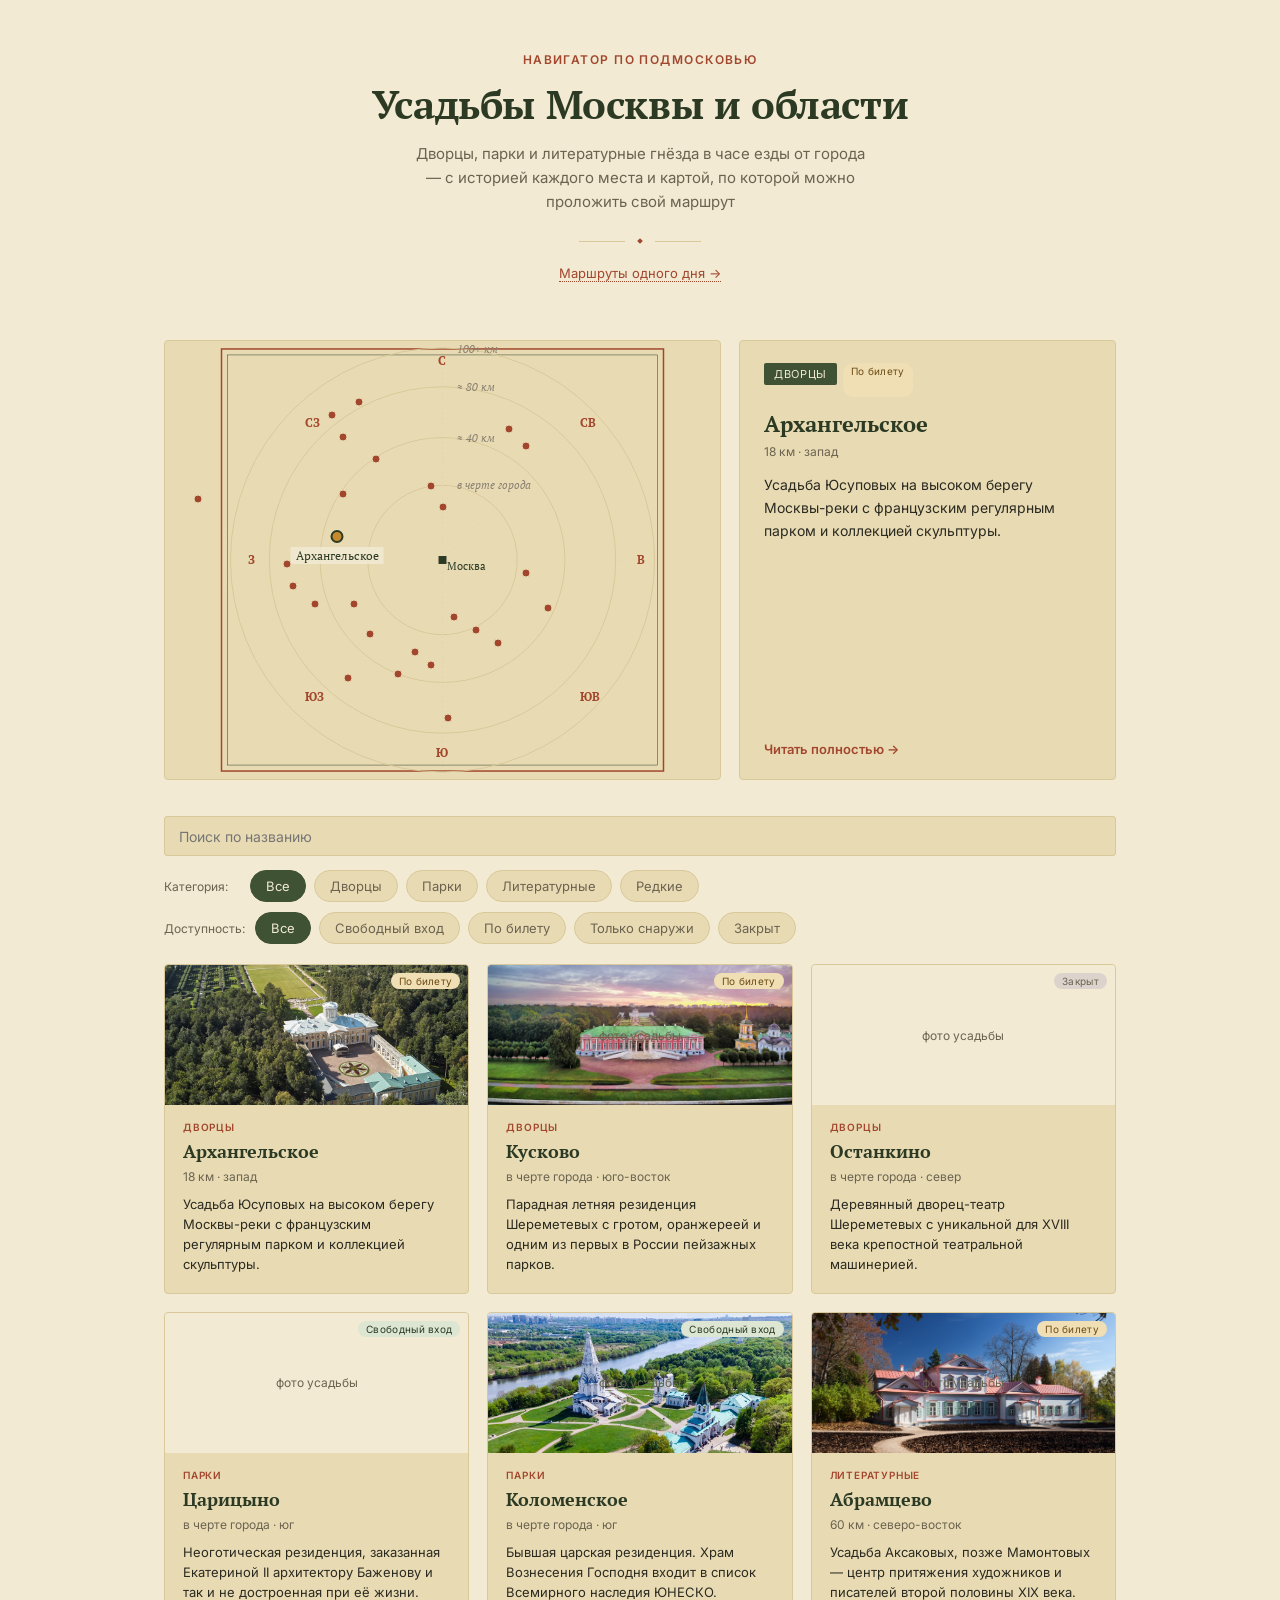
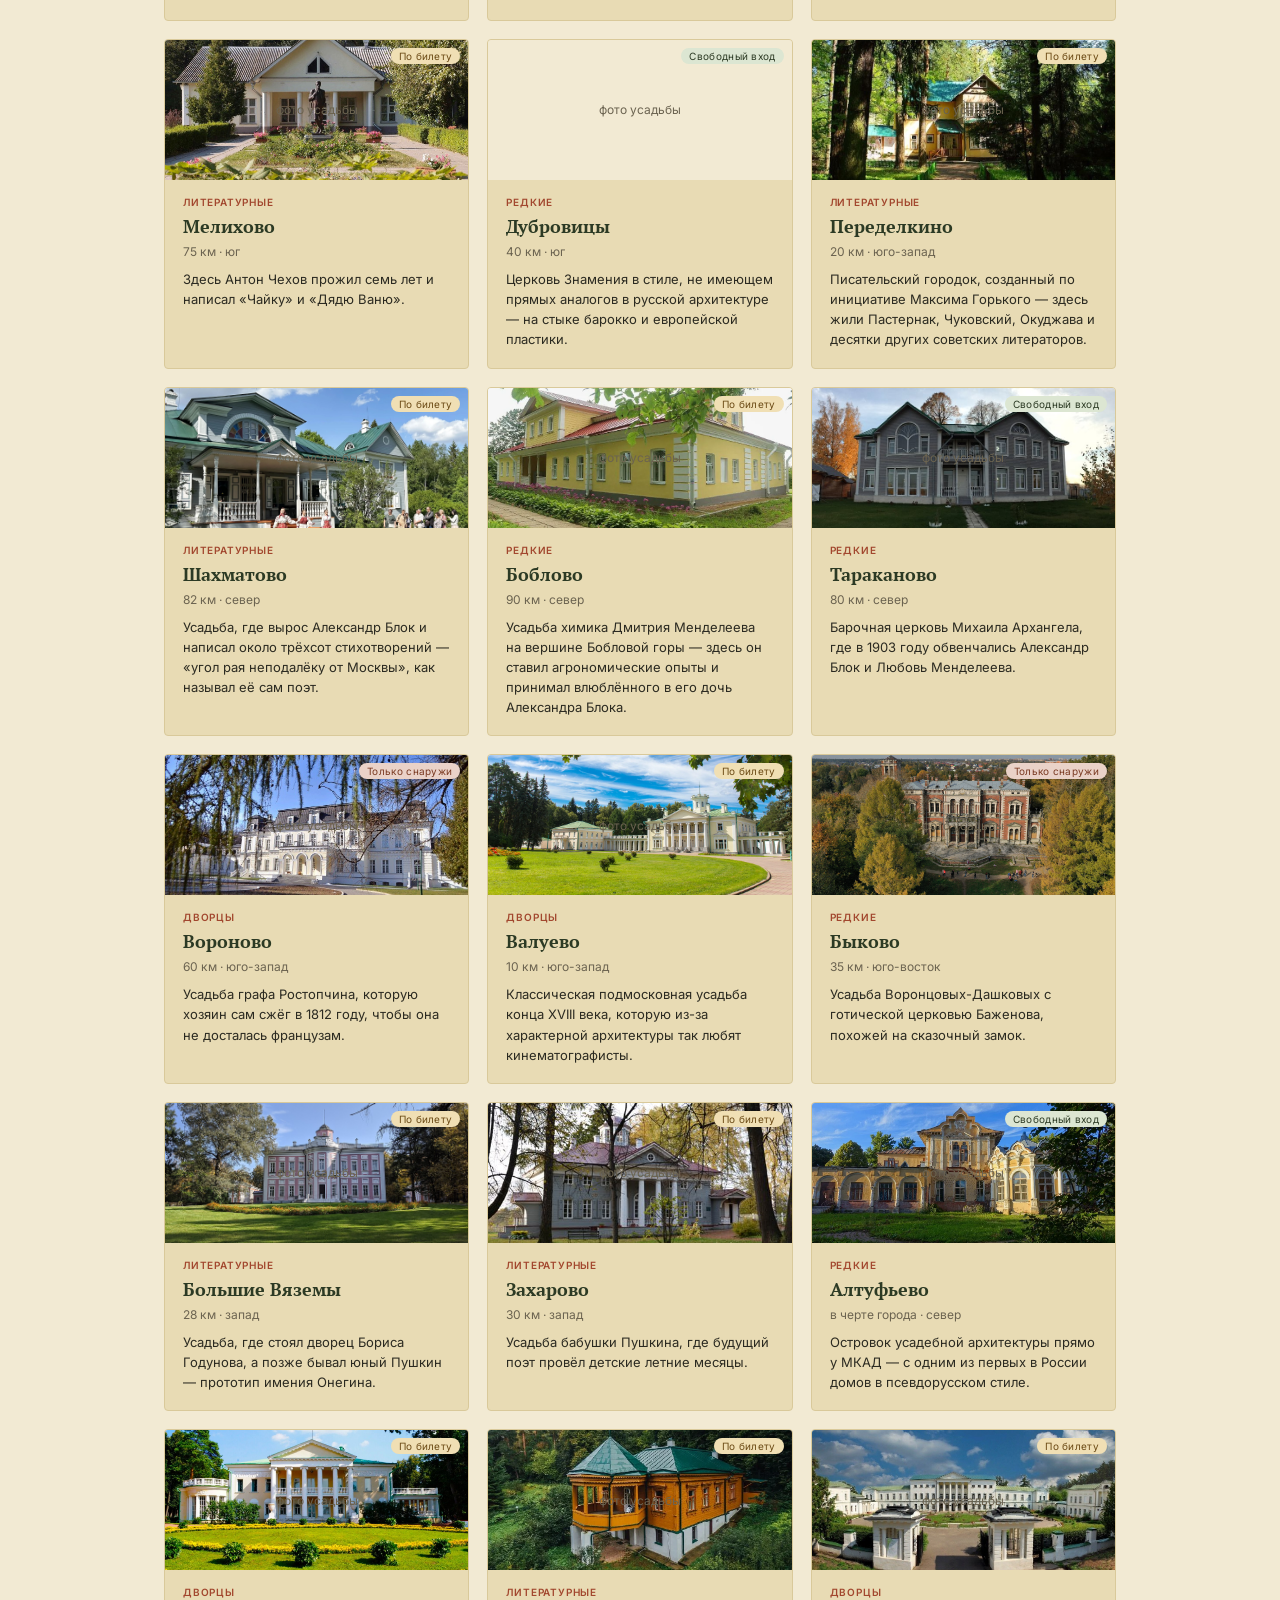
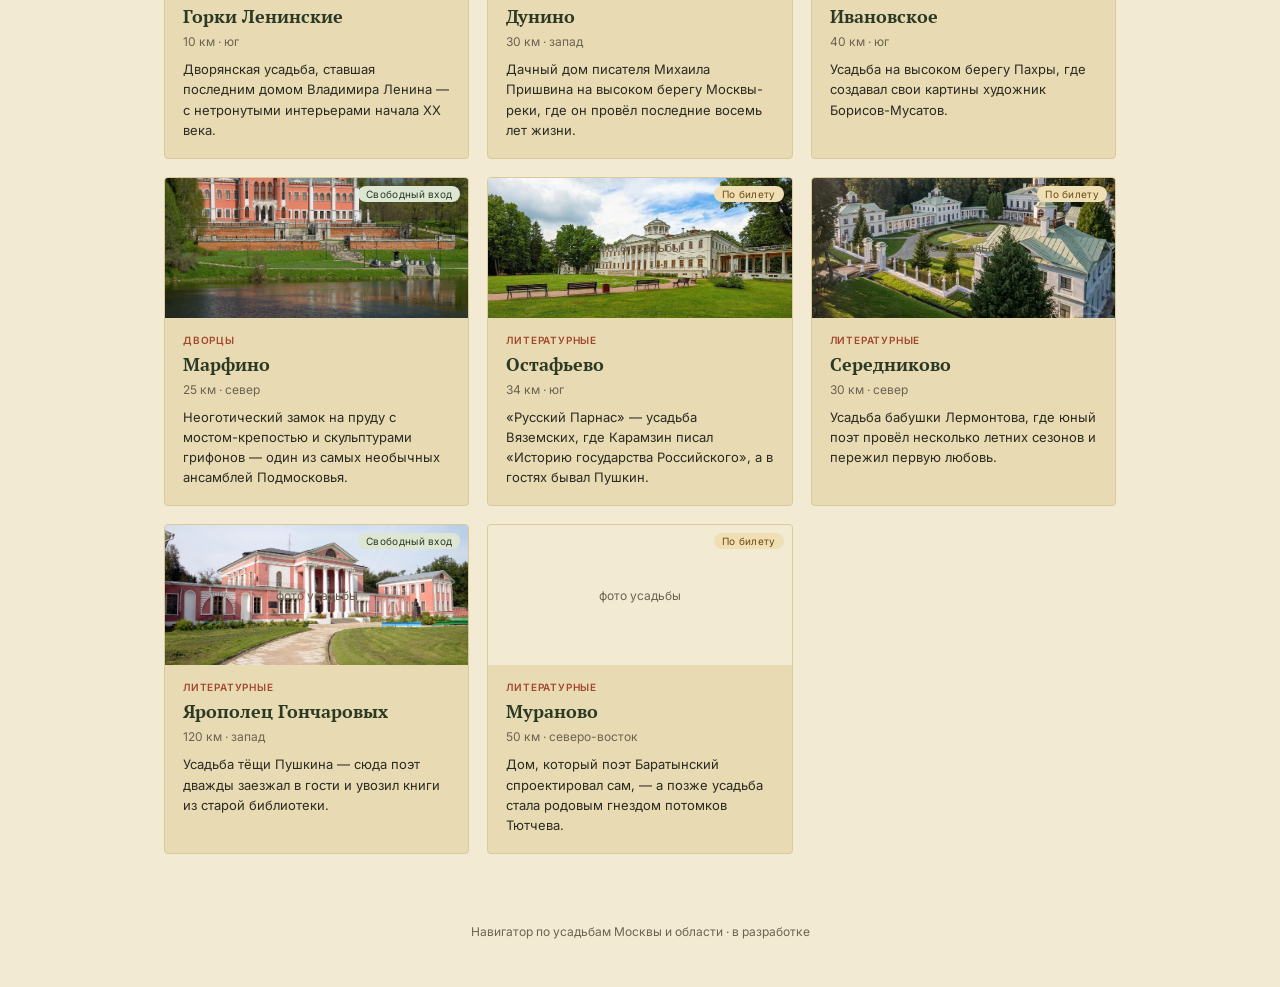
==== index.html @ cc89199a "Add files via upload" ====
<!DOCTYPE html>
<html lang="ru">
<head>
<meta charset="UTF-8">
<meta name="viewport" content="width=device-width, initial-scale=1.0">
<title>Усадьбы Москвы и области — навигатор</title>
<link rel="icon" type="image/svg+xml" href="favicon.svg">
<link rel="icon" type="image/png" sizes="32x32" href="favicon-32.png">
<link rel="apple-touch-icon" href="apple-touch-icon.png">
<link rel="preconnect" href="https://fonts.googleapis.com">
<link rel="stylesheet" href="https://fonts.googleapis.com/css2?family=PT+Serif:wght@400;700&family=Inter:wght@400;500;600&display=swap">
<link rel="stylesheet" href="style.css">
<style>
  .map-section {
    display: flex;
    gap: 18px;
    padding: 28px 24px 8px;
    max-width: 1000px;
    margin: 0 auto;
    flex-wrap: wrap;
    align-items: stretch;
  }
  .map-wrap {
    position: relative;
    flex: 1 1 460px;
    min-width: 300px;
    height: 440px;
    background: var(--paper-deep);
    border: 1px solid var(--line);
    border-radius: 4px;
    overflow: hidden;
  }
  .pin {
    position: absolute;
    transform: translate(-50%, -50%);
    display: flex;
    flex-direction: column;
    align-items: center;
    gap: 4px;
    background: none;
    border: none;
    cursor: pointer;
    padding: 14px;
    font-family: 'PT Serif', serif;
  }
  .pin .dot {
    width: 9px;
    height: 9px;
    border-radius: 50%;
    background: var(--brick);
    border: 1.5px solid var(--paper-deep);
  }
  .pin.active .dot {
    width: 13px;
    height: 13px;
    background: var(--ochre);
    border: 2px solid var(--moss-deep);
  }
  .pin:focus-visible {
    outline: none;
  }
  .pin:focus-visible .dot {
    box-shadow: 0 0 0 4px rgba(162,71,46,0.35), 0 0 0 2px var(--brick);
  }
  .pin .label {
    font-size: 12px;
    color: var(--moss-deep);
    white-space: nowrap;
    background: rgba(242,234,211,0.85);
    padding: 1px 5px;
    display: none;
  }
  .pin.active .label { display: block; }
  .pin:focus-visible .label { display: block; }
  .pin.dim { opacity: 0.3; }

  .info-panel {
    flex: 1 1 280px;
    min-width: 260px;
    background: var(--paper-deep);
    border: 1px solid var(--line);
    border-radius: 4px;
    padding: 22px 24px;
    display: flex;
    flex-direction: column;
  }
  .info-panel .badge { margin-bottom: 12px; align-self: flex-start; }
  .info-panel h3 {
    font-family: 'PT Serif', serif;
    font-size: 22px;
    margin: 0 0 6px;
    color: var(--moss-deep);
  }
  .info-panel .meta { font-size: 12px; color: var(--ink-soft); margin: 0 0 14px; }
  .info-panel p.desc { font-size: 14px; line-height: 1.65; margin: 0 0 16px; color: var(--ink); flex: 1; }
  .info-panel a.more {
    font-size: 13px;
    font-weight: 600;
    color: var(--brick);
    text-decoration: none;
    align-self: flex-start;
  }
  .info-panel a.more:hover { text-decoration: underline; }

  .filters {
    max-width: 1000px;
    margin: 0 auto;
    padding: 28px 24px 4px;
    display: flex;
    gap: 18px;
    flex-wrap: wrap;
    align-items: center;
  }
  .filter-row {
    max-width: 1000px;
    margin: 0 auto;
    padding: 10px 24px 0;
    display: flex;
    gap: 10px;
    align-items: center;
    flex-wrap: wrap;
  }
  .filter-label {
    font-size: 12px;
    color: var(--ink-soft);
    min-width: 76px;
  }
  input[type="text"] {
    height: 40px;
    flex: 1 1 220px;
    min-width: 180px;
    border-radius: 3px;
    border: 1px solid var(--line);
    background: var(--paper-deep);
    padding: 0 14px;
    font-size: 14px;
    font-family: inherit;
    color: var(--ink);
  }

  main.grid {
    max-width: 1000px;
    margin: 0 auto;
    padding: 20px 24px 70px;
    display: grid;
    grid-template-columns: repeat(auto-fit, minmax(230px, 1fr));
    gap: 18px;
  }

  @media (max-width: 640px) {
    .map-wrap { height: 320px; min-width: 0; flex-basis: 100%; }
    .info-panel { min-width: 0; flex-basis: 100%; }
  }
</style>
</head>
<body>
<a href="#map-section" class="skip-link">Перейти к содержимому</a>

<header class="hero">
  <p class="eyebrow">Навигатор по Подмосковью</p>
  <h1>Усадьбы Москвы и области</h1>
  <p class="tagline">Дворцы, парки и литературные гнёзда в часе езды от города — с историей каждого места и картой, по которой можно проложить свой маршрут</p>
  <div class="flourish">
    <span></span>
    <svg viewBox="0 0 10 10"><rect x="3" y="3" width="4" height="4" transform="rotate(45 5 5)" fill="#A2472E"/></svg>
    <span></span>
  </div>
  <p style="margin:16px 0 0;"><a href="marshruty.html" style="font-size:13px; color:var(--brick); text-decoration:none; border-bottom:1px dotted var(--brick);">Маршруты одного дня →</a></p>
</header>

<section class="map-section" id="map-section">
  <div class="map-wrap" id="mapWrap" role="region" aria-label="Карта расстояний усадеб от Москвы">
    <svg viewBox="0 0 460 440" style="position:absolute; inset:0; width:100%; height:100%;" aria-hidden="true">
      <rect x="8" y="8" width="444" height="424" fill="none" stroke="#A2472E" stroke-width="1.5"/>
      <rect x="14" y="14" width="432" height="412" fill="none" stroke="#2C3A24" stroke-width="0.5"/>

      <g fill="none" stroke="#D9C99A" stroke-width="1">
        <circle cx="230" cy="220" r="75"/>
        <circle cx="230" cy="220" r="123"/>
        <circle cx="230" cy="220" r="174"/>
        <circle cx="230" cy="220" r="213"/>
      </g>

      <g stroke="#D9C99A" stroke-width="0.6" stroke-dasharray="1,4">
        <line x1="230" y1="7" x2="230" y2="433"/>
        <line x1="17" y1="220" x2="443" y2="220"/>
        <line x1="79" y1="69" x2="381" y2="371"/>
        <line x1="79" y1="371" x2="381" y2="69"/>
      </g>

      <g font-family="PT Serif, serif" font-size="11" fill="#8A8071" font-style="italic">
        <text x="245" y="149">в черте города</text>
        <text x="245" y="101">≈ 40 км</text>
        <text x="245" y="50">≈ 80 км</text>
        <text x="245" y="12">100+ км</text>
      </g>

      <g font-family="PT Serif, serif" font-size="12" font-weight="bold" fill="#A2472E">
        <text x="230" y="24" text-anchor="middle">С</text>
        <text x="368" y="86">СВ</text>
        <text x="425" y="224">В</text>
        <text x="368" y="362">ЮВ</text>
        <text x="230" y="418" text-anchor="middle">Ю</text>
        <text x="92" y="362">ЮЗ</text>
        <text x="35" y="224">З</text>
        <text x="92" y="86">СЗ</text>
      </g>

      <rect x="226" y="216" width="8" height="8" fill="#2C3A24"/>
      <text x="235" y="230" font-family="PT Serif, serif" font-size="11" fill="#2C3A24">Москва</text>
    </svg>
    <div id="pins"></div>
  </div>
  <div class="info-panel" id="infoPanel"></div>
</section>

<section class="filters">
  <label for="search" class="sr-only">Поиск усадьбы по названию</label>
  <input type="text" id="search" placeholder="Поиск по названию">
</section>

<section class="filter-row">
  <span class="filter-label">Категория:</span>
  <div class="chips" id="chips"></div>
</section>
<section class="filter-row">
  <span class="filter-label">Доступность:</span>
  <div class="chips" id="chipsAccess"></div>
</section>

<main class="grid" id="grid"></main>

<footer>Навигатор по усадьбам Москвы и области · в разработке</footer>

<script>
  let estates = [];
  const cats = ["Все", "Дворцы", "Парки", "Литературные", "Редкие"];
  const accessLevels = ["Все", "свободный", "билет", "снаружи", "закрыт"];
  const accessNames = { "свободный": "Свободный вход", "билет": "По билету", "снаружи": "Только снаружи", "закрыт": "Закрыт" };
  let filter = "Все";
  let accessFilter = "Все";
  let query = "";
  let active = 0;

  function matches(e) {
    return (filter === "Все" || e.cat === filter)
      && (accessFilter === "Все" || e.access === accessFilter)
      && e.name.toLowerCase().includes(query.toLowerCase());
  }

  function renderPins() {
    document.getElementById("pins").innerHTML = estates.map((e, i) => `
      <button class="pin ${i === active ? "active" : ""} ${matches(e) ? "" : "dim"}" data-i="${i}" style="left:${e.x}%; top:${e.y}%;" aria-label="${e.name}">
        <span class="dot"></span>
        <span class="label">${e.name}</span>
      </button>
    `).join("");
    document.querySelectorAll(".pin").forEach(b =>
      b.addEventListener("click", () => { active = parseInt(b.dataset.i); renderPins(); renderPanel(); })
    );
  }

  function renderPanel() {
    const e = estates[active];
    if (!e) return;
    document.getElementById("infoPanel").innerHTML = `
      <div style="display:flex; gap:6px; margin-bottom:12px;">
        <span class="badge">${e.cat}</span>
        <span class="access-tag ${e.access}">${accessNames[e.access] || e.access}</span>
      </div>
      <h3>${e.name}</h3>
      <p class="meta">${e.meta}</p>
      <p class="desc">${e.teaser}</p>
      <a class="more" href="usadba.html?slug=${e.slug}">Читать полностью →</a>
    `;
  }

  function renderChips() {
    document.getElementById("chips").innerHTML = cats.map(c =>
      `<button class="chip ${c === filter ? "active" : ""}" data-c="${c}" aria-pressed="${c === filter}">${c}</button>`
    ).join("");
    document.querySelectorAll("#chips .chip").forEach(b =>
      b.addEventListener("click", () => { filter = b.dataset.c; renderAll(); })
    );

    document.getElementById("chipsAccess").innerHTML = accessLevels.map(a =>
      `<button class="chip ${a === accessFilter ? "active" : ""}" data-a="${a}" aria-pressed="${a === accessFilter}">${a === "Все" ? "Все" : accessNames[a]}</button>`
    ).join("");
    document.querySelectorAll("#chipsAccess .chip").forEach(b =>
      b.addEventListener("click", () => { accessFilter = b.dataset.a; renderAll(); })
    );
  }

  function renderGrid() {
    const list = estates.filter(matches);
    document.getElementById("grid").innerHTML = list.map(e => `
      <a class="card" href="usadba.html?slug=${e.slug}">
        <div class="photo">
          <img src="images/${e.slug}.jpg" alt="${e.name}" loading="lazy" onerror="this.style.display='none'">
          <span class="ph-text">фото усадьбы</span>
          <span class="access-tag ${e.access}" style="position:absolute; top:8px; right:8px;">${accessNames[e.access] || e.access}</span>
        </div>
        <div class="body">
          <p class="cat">${e.cat}</p>
          <h3>${e.name}</h3>
          <p class="meta">${e.meta}</p>
          <p class="teaser">${e.teaser}</p>
        </div>
      </a>
    `).join("") || `<p style="color:var(--ink-soft); font-size:14px;">Ничего не найдено</p>`;
  }

  function renderAll() {
    renderChips();
    renderPins();
    renderPanel();
    renderGrid();
  }

  document.getElementById("search").addEventListener("input", e => {
    query = e.target.value;
    renderAll();
  });

  fetch("estates.json")
    .then(r => r.json())
    .then(data => { estates = data; renderAll(); })
    .catch(() => {
      document.getElementById("grid").innerHTML =
        `<p style="color:var(--brick); font-size:14px;">Не удалось загрузить данные усадеб (estates.json). Проверьте, что файл лежит рядом с index.html.</p>`;
    });
</script>

</body>
</html>
---- style.css ----
:root {
  --paper: #F2EAD3;
  --paper-deep: #E8DBB4;
  --ink: #2B2A21;
  --ink-soft: #6B6350;
  --moss: #3F5233;
  --moss-deep: #2C3A24;
  --ochre: #C68A2E;
  --brick: #A2472E;
  --line: #D9C99A;
}
* { box-sizing: border-box; }
body {
  margin: 0;
  font-family: 'Inter', sans-serif;
  background: var(--paper);
  color: var(--ink);
}
.wrap { max-width: 1000px; margin: 0 auto; padding: 0 24px; }
a { color: inherit; }

/* Hero */
header.hero { padding: 52px 24px 30px; text-align: center; }
.eyebrow {
  font-size: 12px;
  letter-spacing: 0.12em;
  text-transform: uppercase;
  color: var(--brick);
  font-weight: 600;
  margin: 0 0 10px;
}
h1 {
  font-family: 'PT Serif', serif;
  font-weight: 700;
  font-size: 40px;
  color: var(--moss-deep);
  margin: 0 0 12px;
  letter-spacing: -0.01em;
}
.tagline {
  font-size: 15px;
  color: var(--ink-soft);
  max-width: 460px;
  margin: 0 auto;
  line-height: 1.6;
}
.flourish {
  display: flex;
  align-items: center;
  justify-content: center;
  gap: 10px;
  margin: 22px 0 0;
}
.flourish span { width: 46px; height: 1px; background: var(--line); }
.flourish svg { width: 10px; height: 10px; }

/* Chips */
.chips { display: flex; gap: 8px; flex-wrap: wrap; }
.chip {
  border-radius: 20px;
  border: 1px solid var(--line);
  background: var(--paper-deep);
  color: var(--ink-soft);
  font-size: 13px;
  padding: 7px 15px;
  cursor: pointer;
  font-family: inherit;
}
.chip.active {
  background: var(--moss);
  border-color: var(--moss);
  color: var(--paper);
}

/* Badge */
.badge {
  display: inline-block;
  font-size: 11px;
  letter-spacing: 0.06em;
  text-transform: uppercase;
  color: var(--paper);
  background: var(--moss);
  padding: 4px 10px;
  border-radius: 2px;
}

/* Cards (used on index grid and "related" sections) */
.card {
  background: var(--paper-deep);
  border: 1px solid var(--line);
  border-radius: 4px;
  overflow: hidden;
  text-decoration: none;
  color: inherit;
  display: block;
  transition: border-color 0.15s ease;
}
.card:hover { border-color: var(--brick); }
.card .photo { position: relative; height: 140px; overflow: hidden; background: var(--paper); }
.card .photo img { position: absolute; inset: 0; width: 100%; height: 100%; object-fit: cover; }
.card .photo .ph-text {
  position: absolute; inset: 0;
  display: flex; align-items: center; justify-content: center;
  font-size: 12px; color: var(--ink-soft);
}
.card .body { padding: 16px 18px 18px; }
.card .cat {
  font-size: 10px;
  letter-spacing: 0.08em;
  text-transform: uppercase;
  color: var(--brick);
  font-weight: 600;
  margin: 0 0 6px;
}
.card h3 {
  font-family: 'PT Serif', serif;
  font-size: 18px;
  margin: 0 0 6px;
  color: var(--moss-deep);
}
.card .meta { font-size: 12px; color: var(--ink-soft); margin: 0 0 10px; }
.card .teaser { font-size: 13px; line-height: 1.55; color: var(--ink); margin: 0; }

/* Access badges */
.access-tag {
  display: inline-block;
  font-size: 10px;
  letter-spacing: 0.03em;
  padding: 2px 8px;
  border-radius: 10px;
  font-family: 'Inter', sans-serif;
}
.access-tag.свободный { background: #DCE6D2; color: #2C3A24; }
.access-tag.билет { background: #F0DFB4; color: #6B4A15; }
.access-tag.снаружи { background: #EAD2C8; color: #7A3A22; }
.access-tag.закрыт { background: #DCD4CC; color: #6B6350; }

footer {
  max-width: 1000px;
  margin: 0 auto;
  padding: 0 24px 48px;
  font-size: 12px;
  color: var(--ink-soft);
  text-align: center;
}

@media (max-width: 640px) {
  h1 { font-size: 30px; }
}

/* Accessibility */
.sr-only {
  position: absolute;
  width: 1px; height: 1px;
  padding: 0; margin: -1px;
  overflow: hidden;
  clip: rect(0,0,0,0);
  white-space: nowrap;
  border: 0;
}

a:focus-visible,
button:focus-visible,
.card:focus-visible,
input:focus-visible {
  outline: 2px solid var(--brick);
  outline-offset: 2px;
  border-radius: 2px;
}

.skip-link {
  position: absolute;
  left: -9999px;
  top: 0;
  background: var(--moss);
  color: var(--paper);
  padding: 10px 18px;
  z-index: 200;
  border-radius: 0 0 4px 0;
  font-size: 14px;
  text-decoration: none;
}
.skip-link:focus {
  left: 0;
}
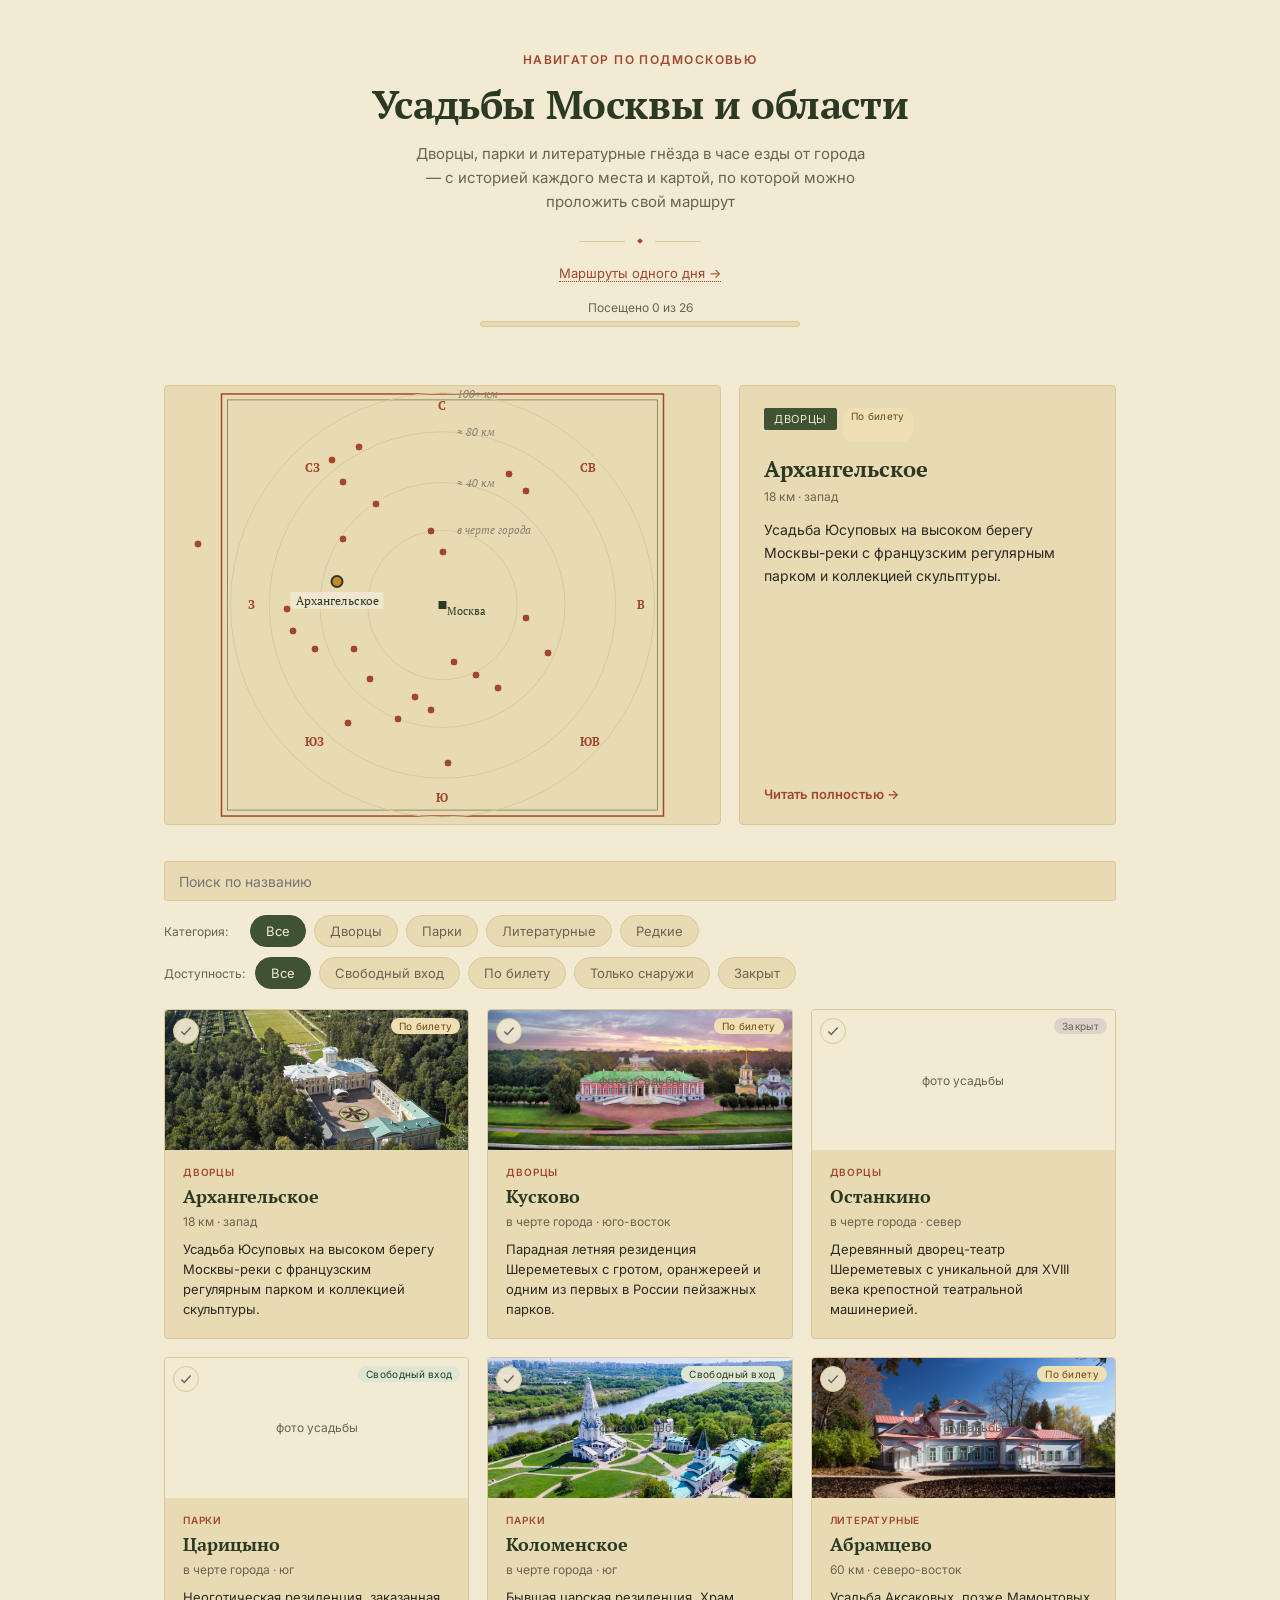
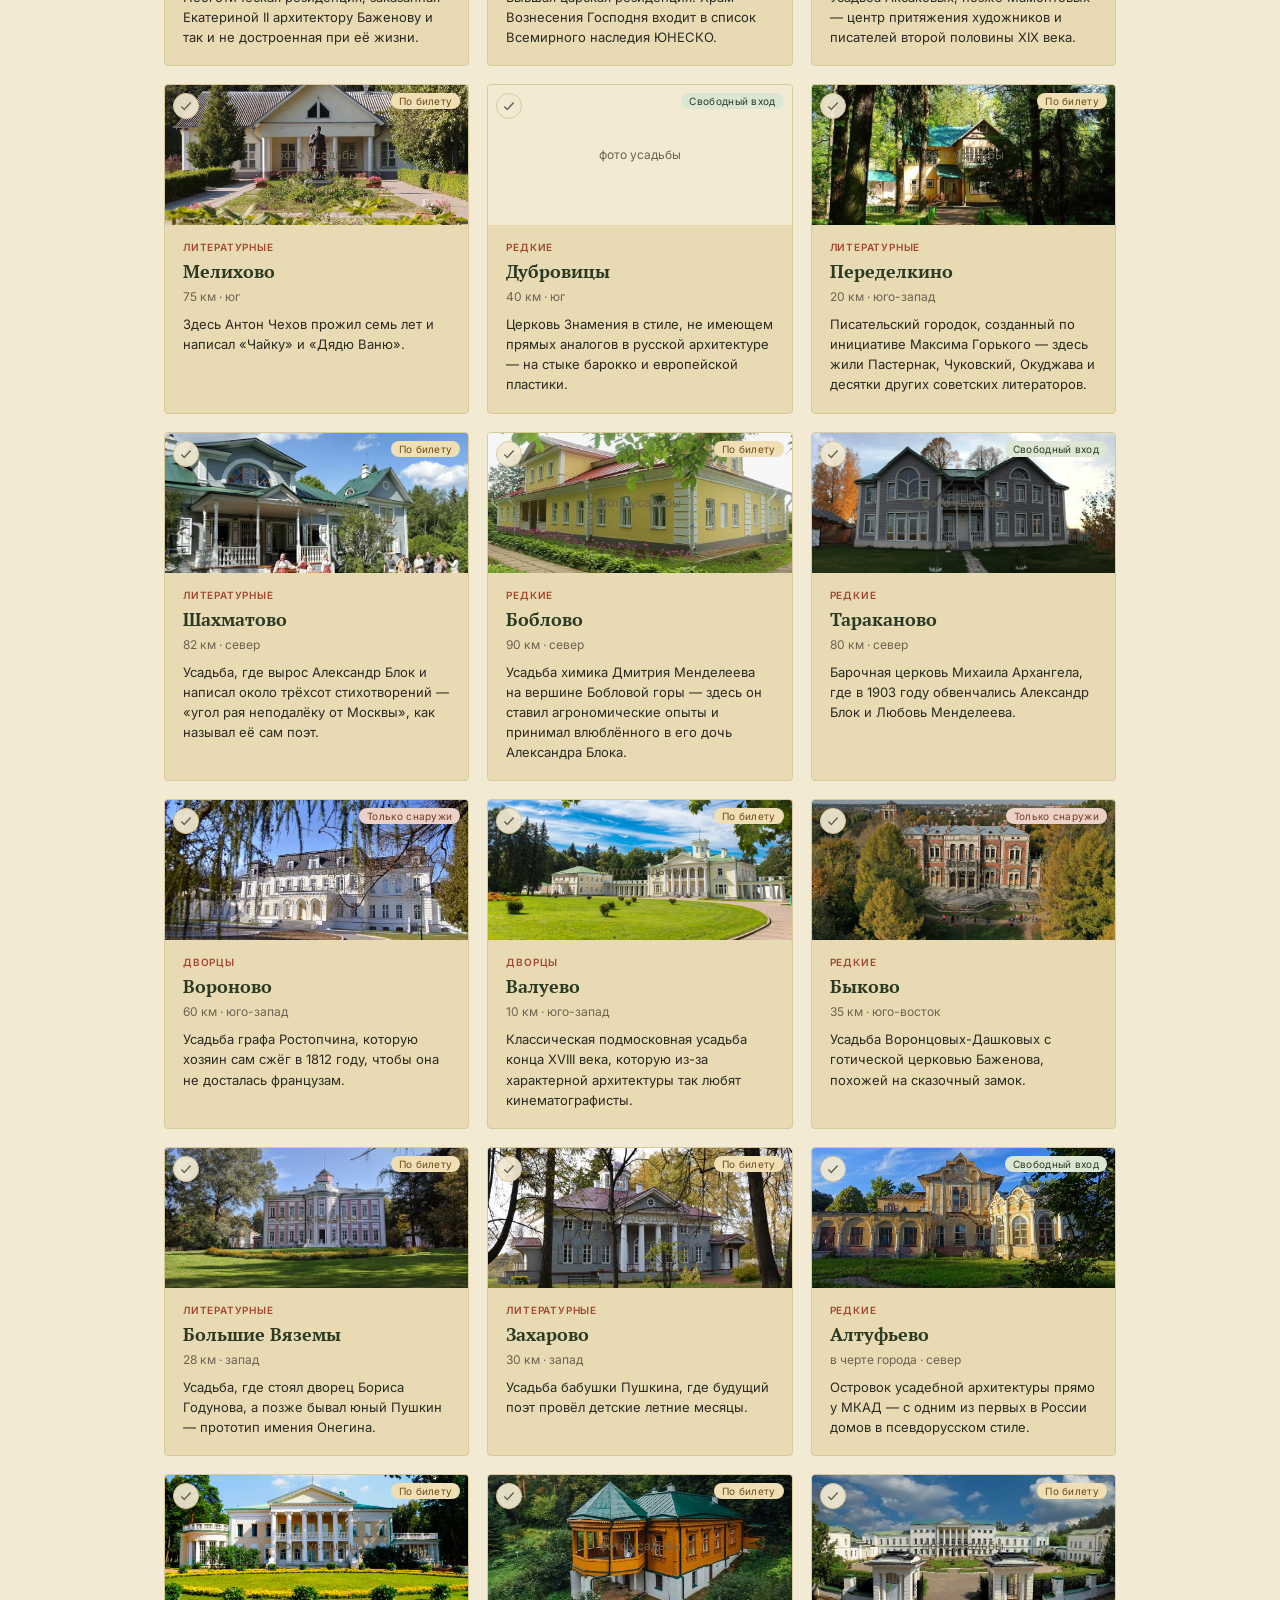
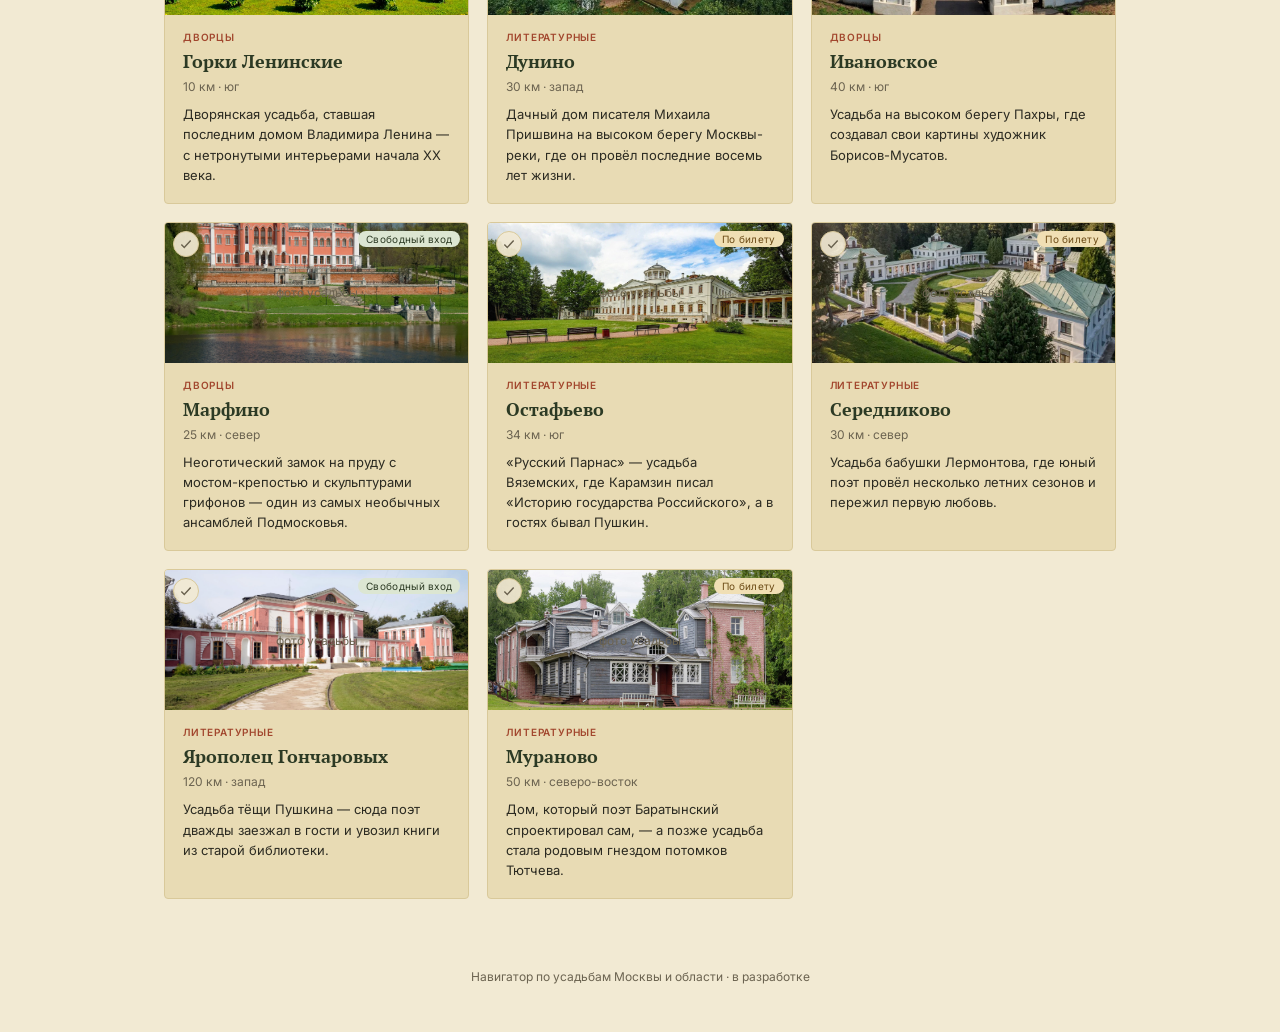
==== commit f74d829c: "Add files via upload" ====
--- a/index.html
+++ b/index.html
@@ -166,6 +166,7 @@
     <span></span>
   </div>
   <p style="margin:16px 0 0;"><a href="marshruty.html" style="font-size:13px; color:var(--brick); text-decoration:none; border-bottom:1px dotted var(--brick);">Маршруты одного дня →</a></p>
+  <div class="progress-wrap" id="progressWrap"></div>
 </header>
 
 <section class="map-section" id="map-section">
@@ -291,6 +292,28 @@
     );
   }
 
+  let visited = new Set(JSON.parse(localStorage.getItem("visitedEstates") || "[]"));
+  const checkIcon = `<svg viewBox="0 0 24 24"><polyline points="4 13 9 18 20 6"/></svg>`;
+
+  function toggleVisited(slug, ev) {
+    ev.preventDefault();
+    ev.stopPropagation();
+    if (visited.has(slug)) visited.delete(slug); else visited.add(slug);
+    localStorage.setItem("visitedEstates", JSON.stringify([...visited]));
+    renderGrid();
+    renderProgress();
+  }
+
+  function renderProgress() {
+    const total = estates.length;
+    const done = estates.filter(e => visited.has(e.slug)).length;
+    const pct = total ? Math.round((done / total) * 100) : 0;
+    document.getElementById("progressWrap").innerHTML = total ? `
+      <p>Посещено ${done} из ${total}</p>
+      <div class="progress-bar"><div class="fill" style="width:${pct}%"></div></div>
+    ` : "";
+  }
+
   function renderGrid() {
     const list = estates.filter(matches);
     document.getElementById("grid").innerHTML = list.map(e => `
@@ -298,6 +321,7 @@
         <div class="photo">
           <img src="images/${e.slug}.jpg" alt="${e.name}" loading="lazy" onerror="this.style.display='none'">
           <span class="ph-text">фото усадьбы</span>
+          <button class="visit-toggle ${visited.has(e.slug) ? "visited" : ""}" aria-label="${visited.has(e.slug) ? "Отметить как не посещённое" : "Отметить как посещённое"}" onclick="toggleVisited('${e.slug}', event)">${checkIcon}</button>
           <span class="access-tag ${e.access}" style="position:absolute; top:8px; right:8px;">${accessNames[e.access] || e.access}</span>
         </div>
         <div class="body">
@@ -315,6 +339,7 @@
     renderPins();
     renderPanel();
     renderGrid();
+    renderProgress();
   }
 
   document.getElementById("search").addEventListener("input", e => {
--- a/style.css
+++ b/style.css
@@ -134,6 +134,56 @@
 .access-tag.билет { background: #F0DFB4; color: #6B4A15; }
 .access-tag.снаружи { background: #EAD2C8; color: #7A3A22; }
 .access-tag.закрыт { background: #DCD4CC; color: #6B6350; }
+
+/* Visited tracking */
+.visit-toggle {
+  position: absolute;
+  top: 8px;
+  left: 8px;
+  width: 26px;
+  height: 26px;
+  border-radius: 50%;
+  background: rgba(242,234,211,0.92);
+  border: 1.5px solid var(--line);
+  display: flex;
+  align-items: center;
+  justify-content: center;
+  cursor: pointer;
+  padding: 0;
+  z-index: 2;
+}
+.visit-toggle svg { width: 14px; height: 14px; stroke: var(--ink-soft); fill: none; stroke-width: 2.5; }
+.visit-toggle.visited { background: var(--moss); border-color: var(--moss); }
+.visit-toggle.visited svg { stroke: var(--paper); }
+
+.progress-wrap { max-width: 320px; margin: 18px auto 0; }
+.progress-wrap p { font-size: 12px; color: var(--ink-soft); margin: 0 0 6px; text-align: center; }
+.progress-bar {
+  height: 6px;
+  background: var(--paper-deep);
+  border: 1px solid var(--line);
+  border-radius: 4px;
+  overflow: hidden;
+}
+.progress-bar .fill { height: 100%; background: var(--moss); transition: width 0.3s ease; }
+
+.visited-btn {
+  display: inline-flex;
+  align-items: center;
+  gap: 7px;
+  font-size: 13px;
+  font-weight: 600;
+  border: 1px solid var(--line);
+  background: var(--paper);
+  color: var(--ink-soft);
+  padding: 8px 16px;
+  border-radius: 20px;
+  cursor: pointer;
+  font-family: 'Inter', sans-serif;
+}
+.visited-btn svg { width: 14px; height: 14px; stroke: var(--ink-soft); fill: none; stroke-width: 2.5; }
+.visited-btn.visited { background: var(--moss); border-color: var(--moss); color: var(--paper); }
+.visited-btn.visited svg { stroke: var(--paper); }
 
 footer {
   max-width: 1000px;
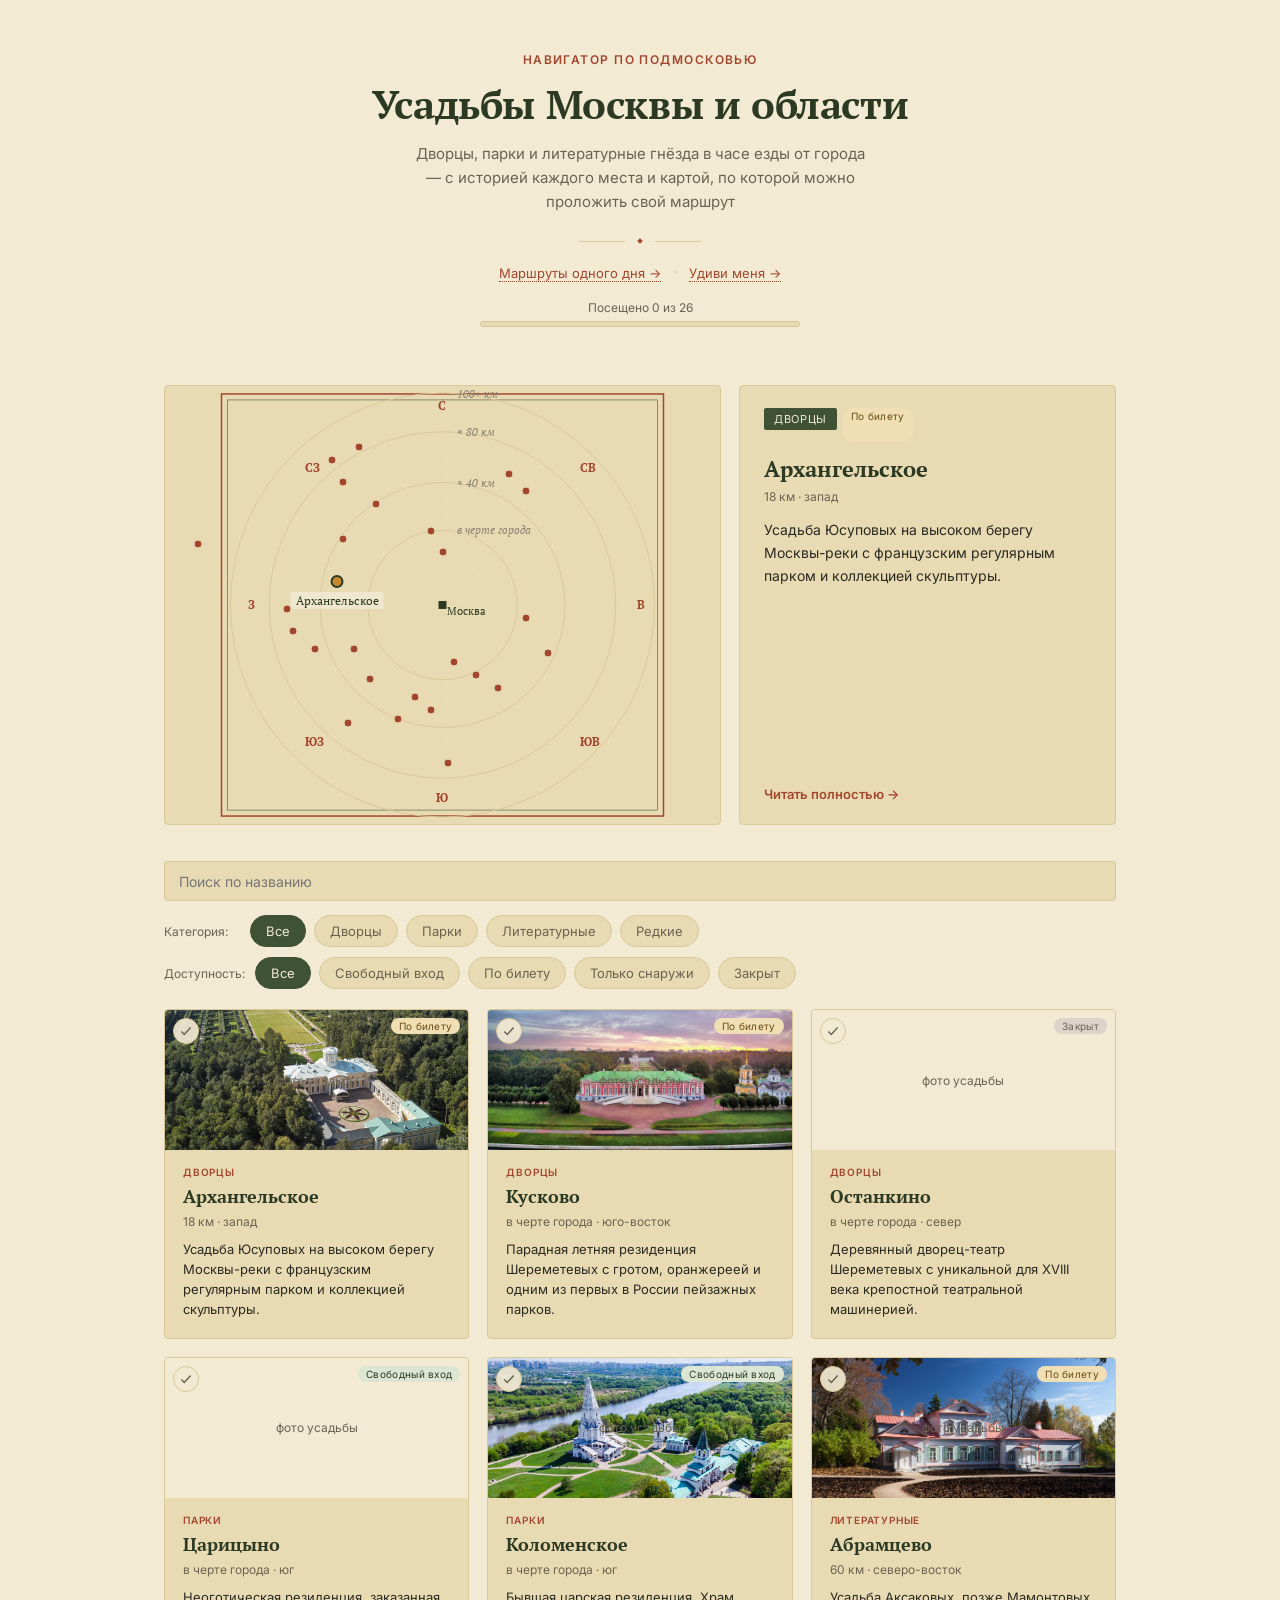
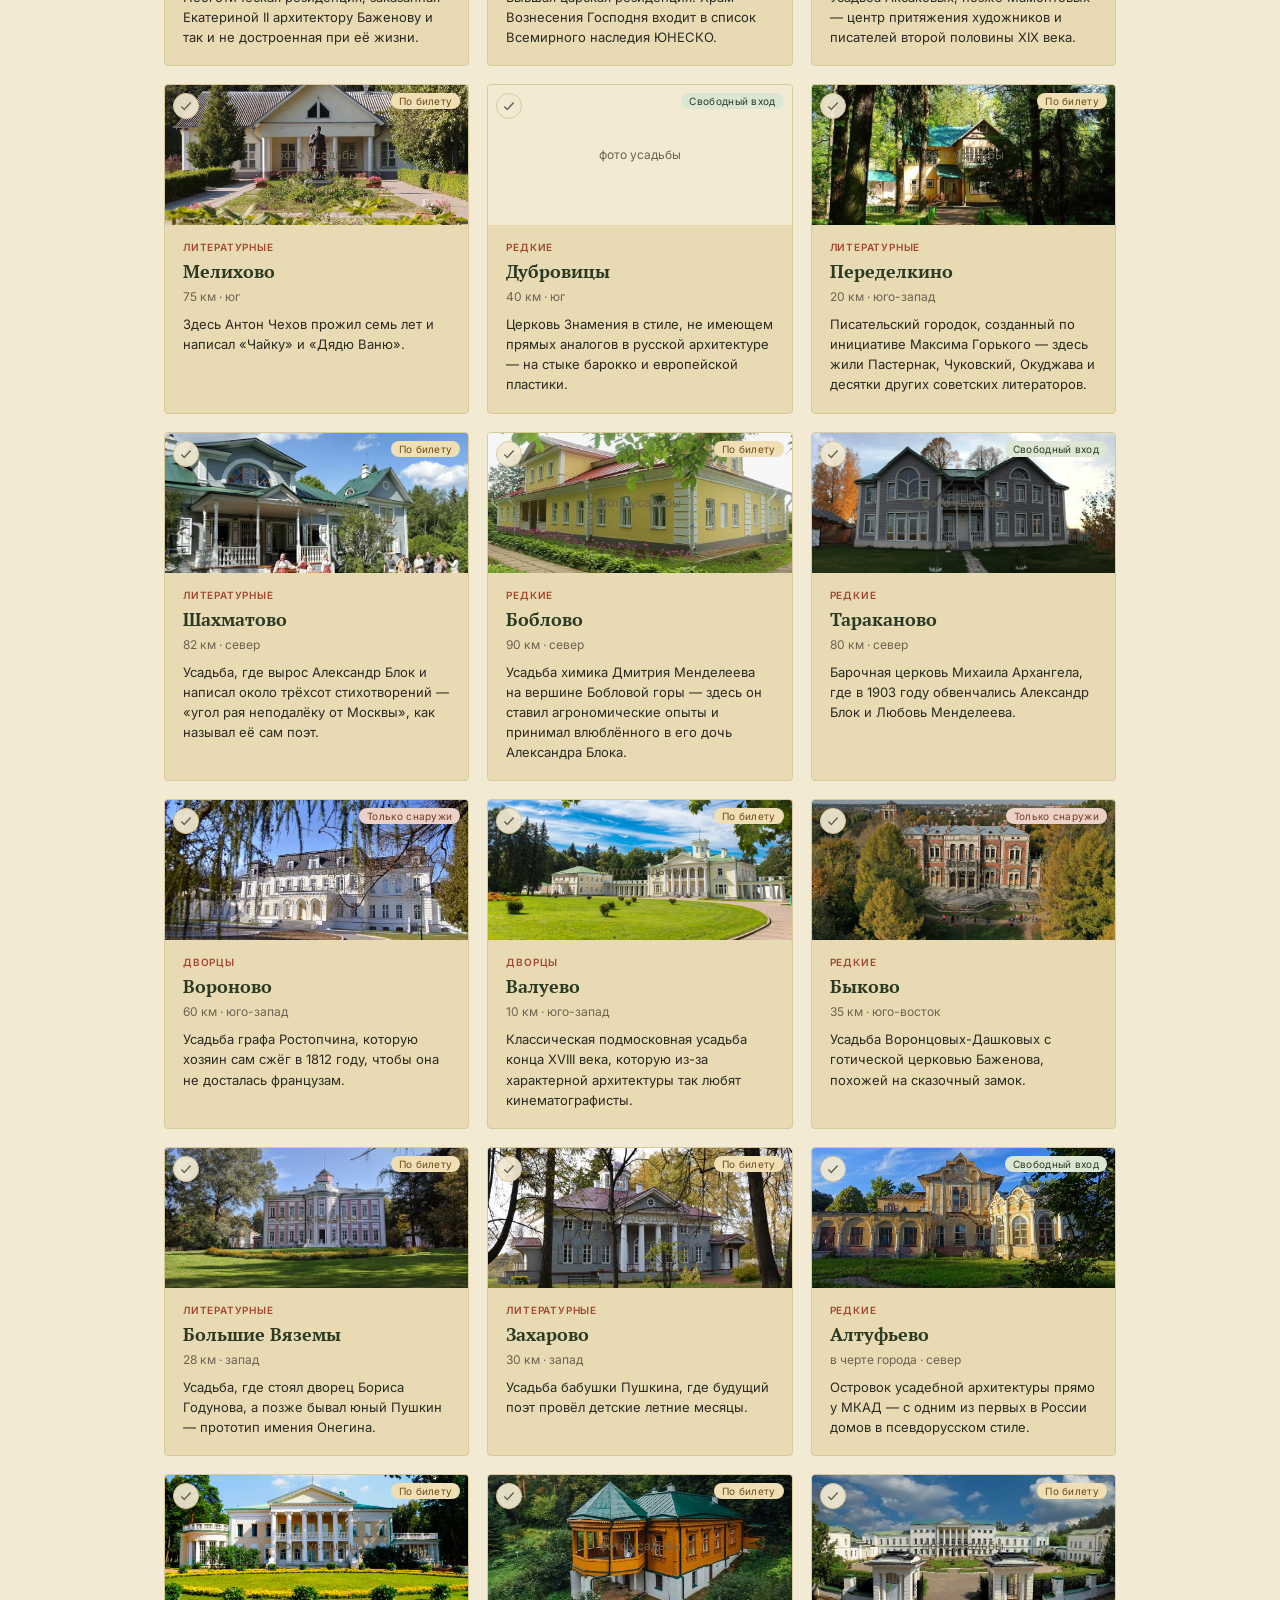
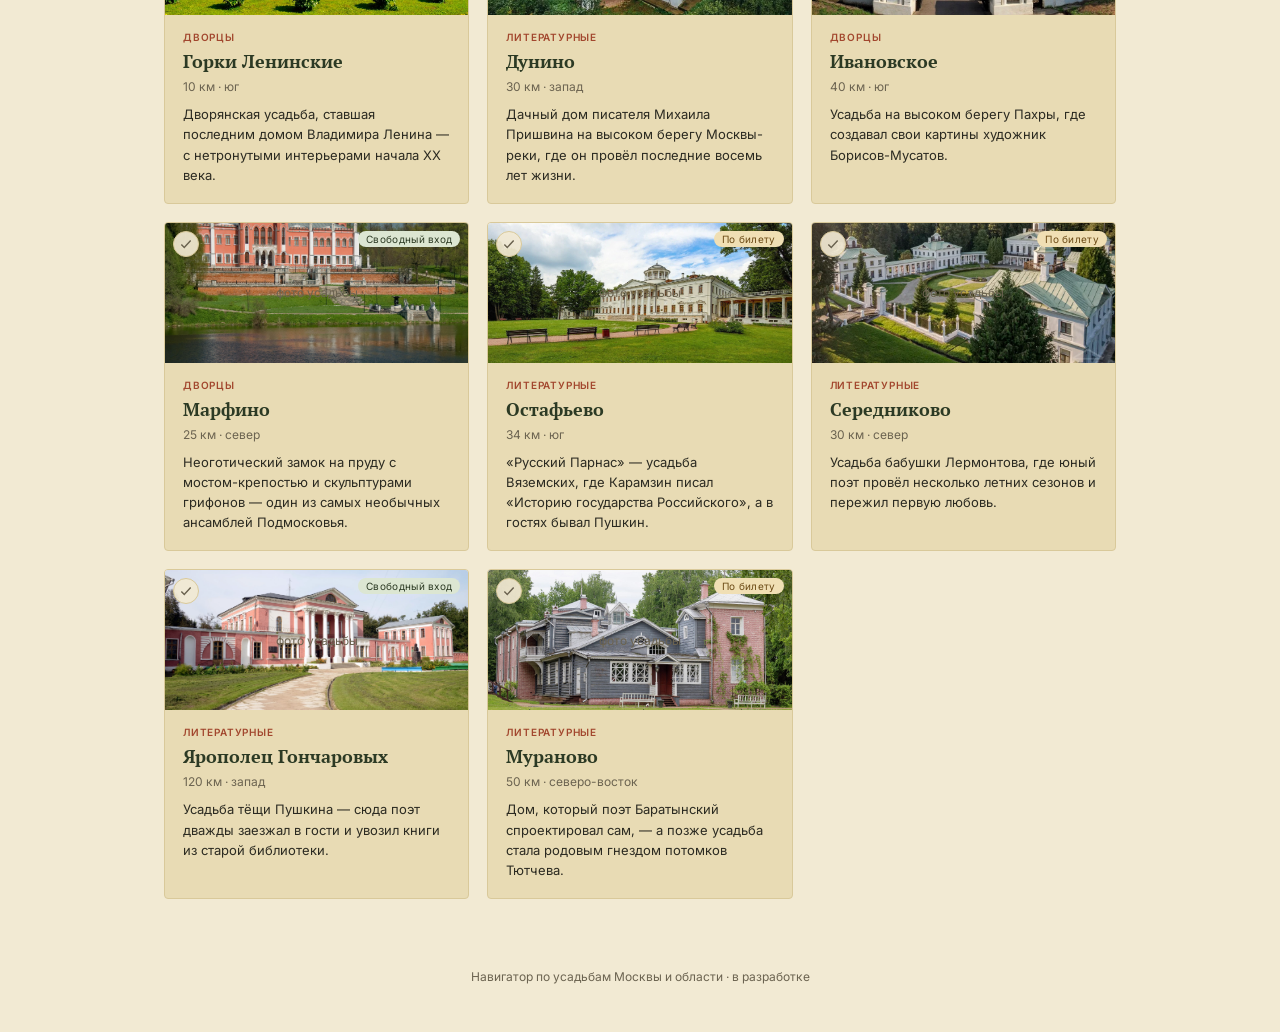
==== commit d909a86a: "Add files via upload" ====
--- a/index.html
+++ b/index.html
@@ -165,7 +165,11 @@
     <svg viewBox="0 0 10 10"><rect x="3" y="3" width="4" height="4" transform="rotate(45 5 5)" fill="#A2472E"/></svg>
     <span></span>
   </div>
-  <p style="margin:16px 0 0;"><a href="marshruty.html" style="font-size:13px; color:var(--brick); text-decoration:none; border-bottom:1px dotted var(--brick);">Маршруты одного дня →</a></p>
+  <p style="margin:16px 0 0;">
+    <a href="marshruty.html" style="font-size:13px; color:var(--brick); text-decoration:none; border-bottom:1px dotted var(--brick);">Маршруты одного дня →</a>
+    <span style="color:var(--line); margin:0 8px;">·</span>
+    <a href="#" id="surpriseLink" style="font-size:13px; color:var(--brick); text-decoration:none; border-bottom:1px dotted var(--brick);">Удиви меня →</a>
+  </p>
   <div class="progress-wrap" id="progressWrap"></div>
 </header>
 
@@ -347,6 +351,15 @@
     renderAll();
   });
 
+  document.getElementById("surpriseLink").addEventListener("click", ev => {
+    ev.preventDefault();
+    if (!estates.length) return;
+    const unvisited = estates.filter(e => !visited.has(e.slug));
+    const pool = unvisited.length ? unvisited : estates;
+    const pick = pool[Math.floor(Math.random() * pool.length)];
+    location.href = `usadba.html?slug=${pick.slug}`;
+  });
+
   fetch("estates.json")
     .then(r => r.json())
     .then(data => { estates = data; renderAll(); })
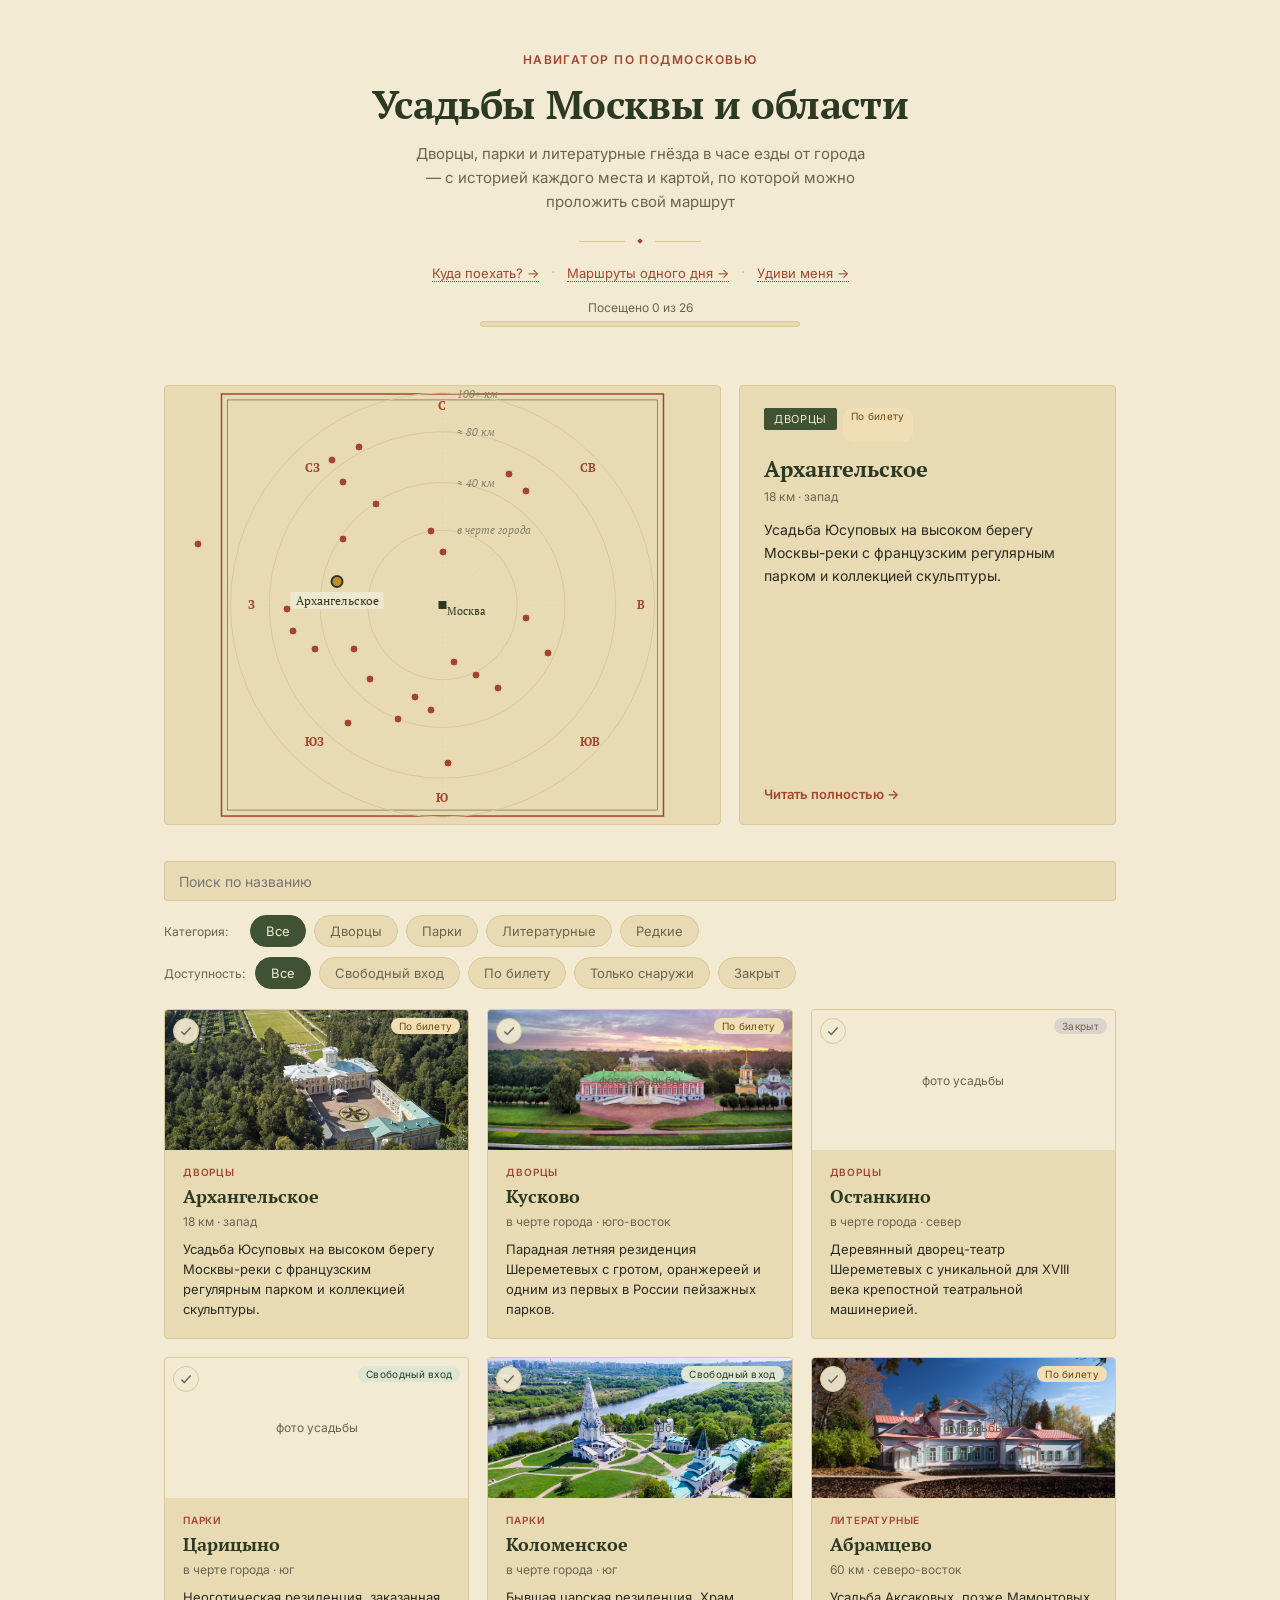
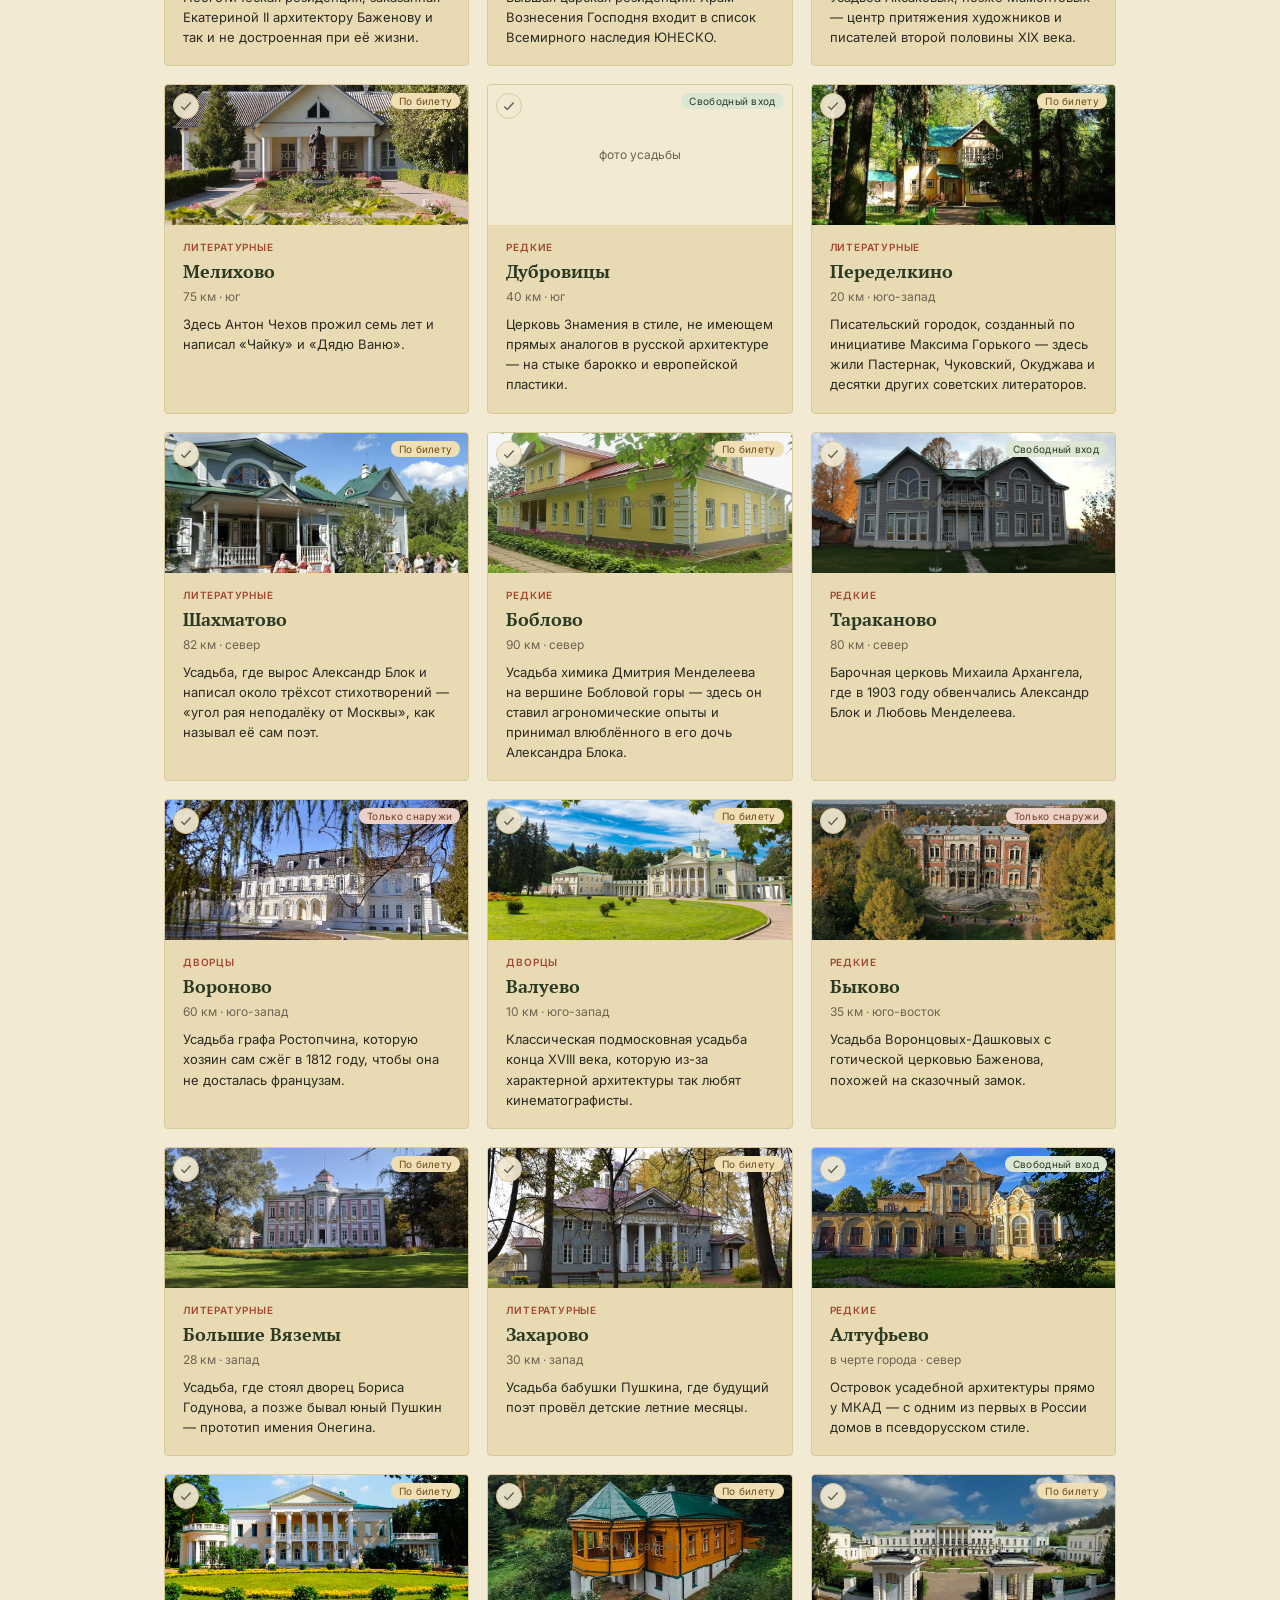
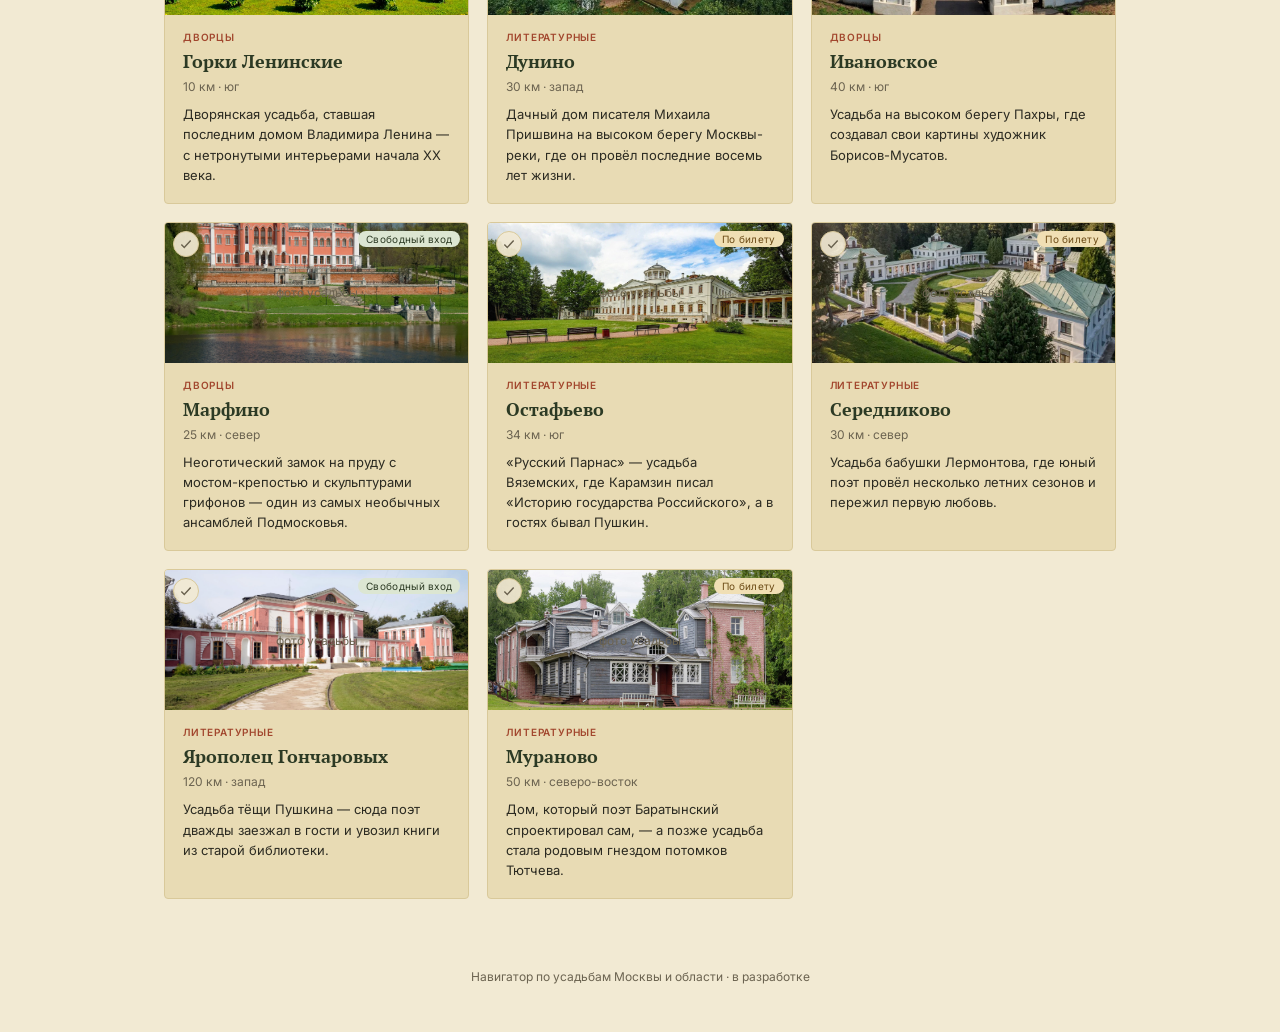
==== commit 22113f9d: "Add files via upload" ====
--- a/index.html
+++ b/index.html
@@ -166,6 +166,8 @@
     <span></span>
   </div>
   <p style="margin:16px 0 0;">
+    <a href="kuda-poehat.html" style="font-size:13px; color:var(--brick); text-decoration:none; border-bottom:1px dotted var(--brick);">Куда поехать? →</a>
+    <span style="color:var(--line); margin:0 8px;">·</span>
     <a href="marshruty.html" style="font-size:13px; color:var(--brick); text-decoration:none; border-bottom:1px dotted var(--brick);">Маршруты одного дня →</a>
     <span style="color:var(--line); margin:0 8px;">·</span>
     <a href="#" id="surpriseLink" style="font-size:13px; color:var(--brick); text-decoration:none; border-bottom:1px dotted var(--brick);">Удиви меня →</a>
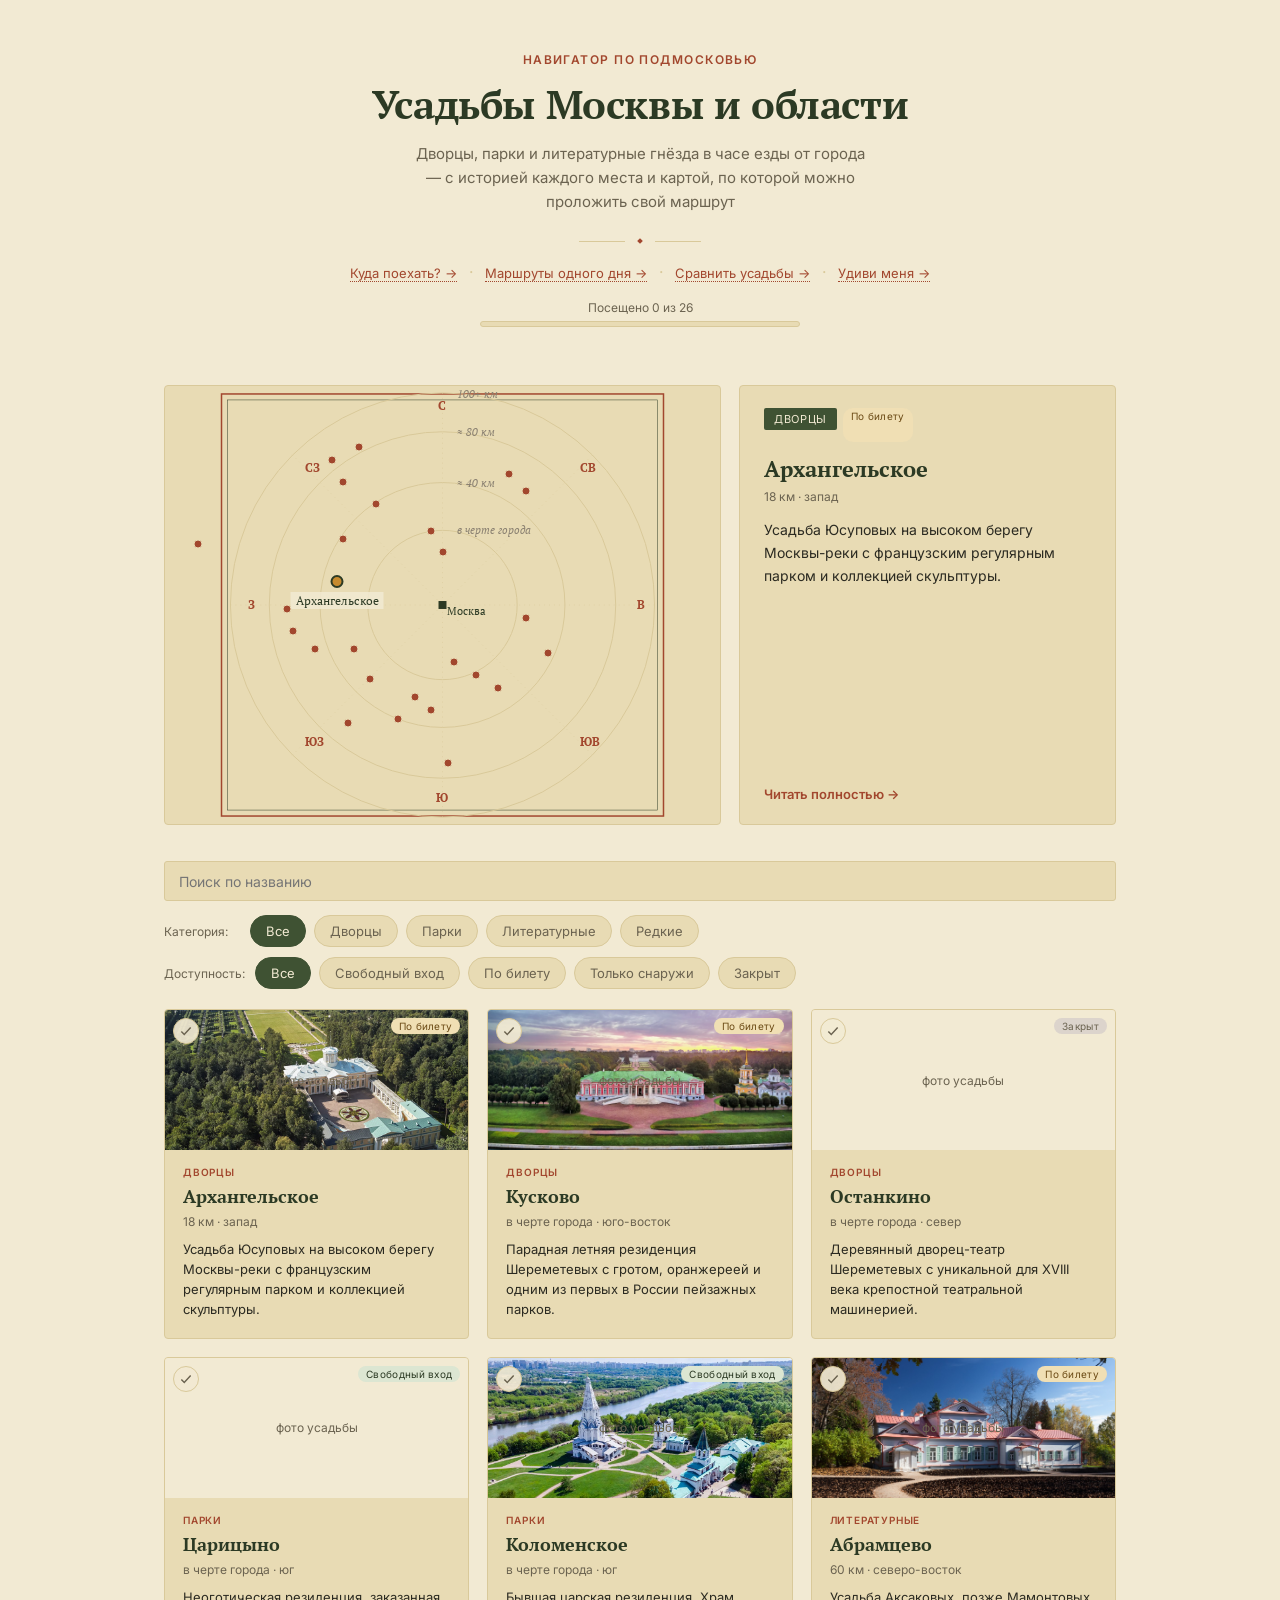
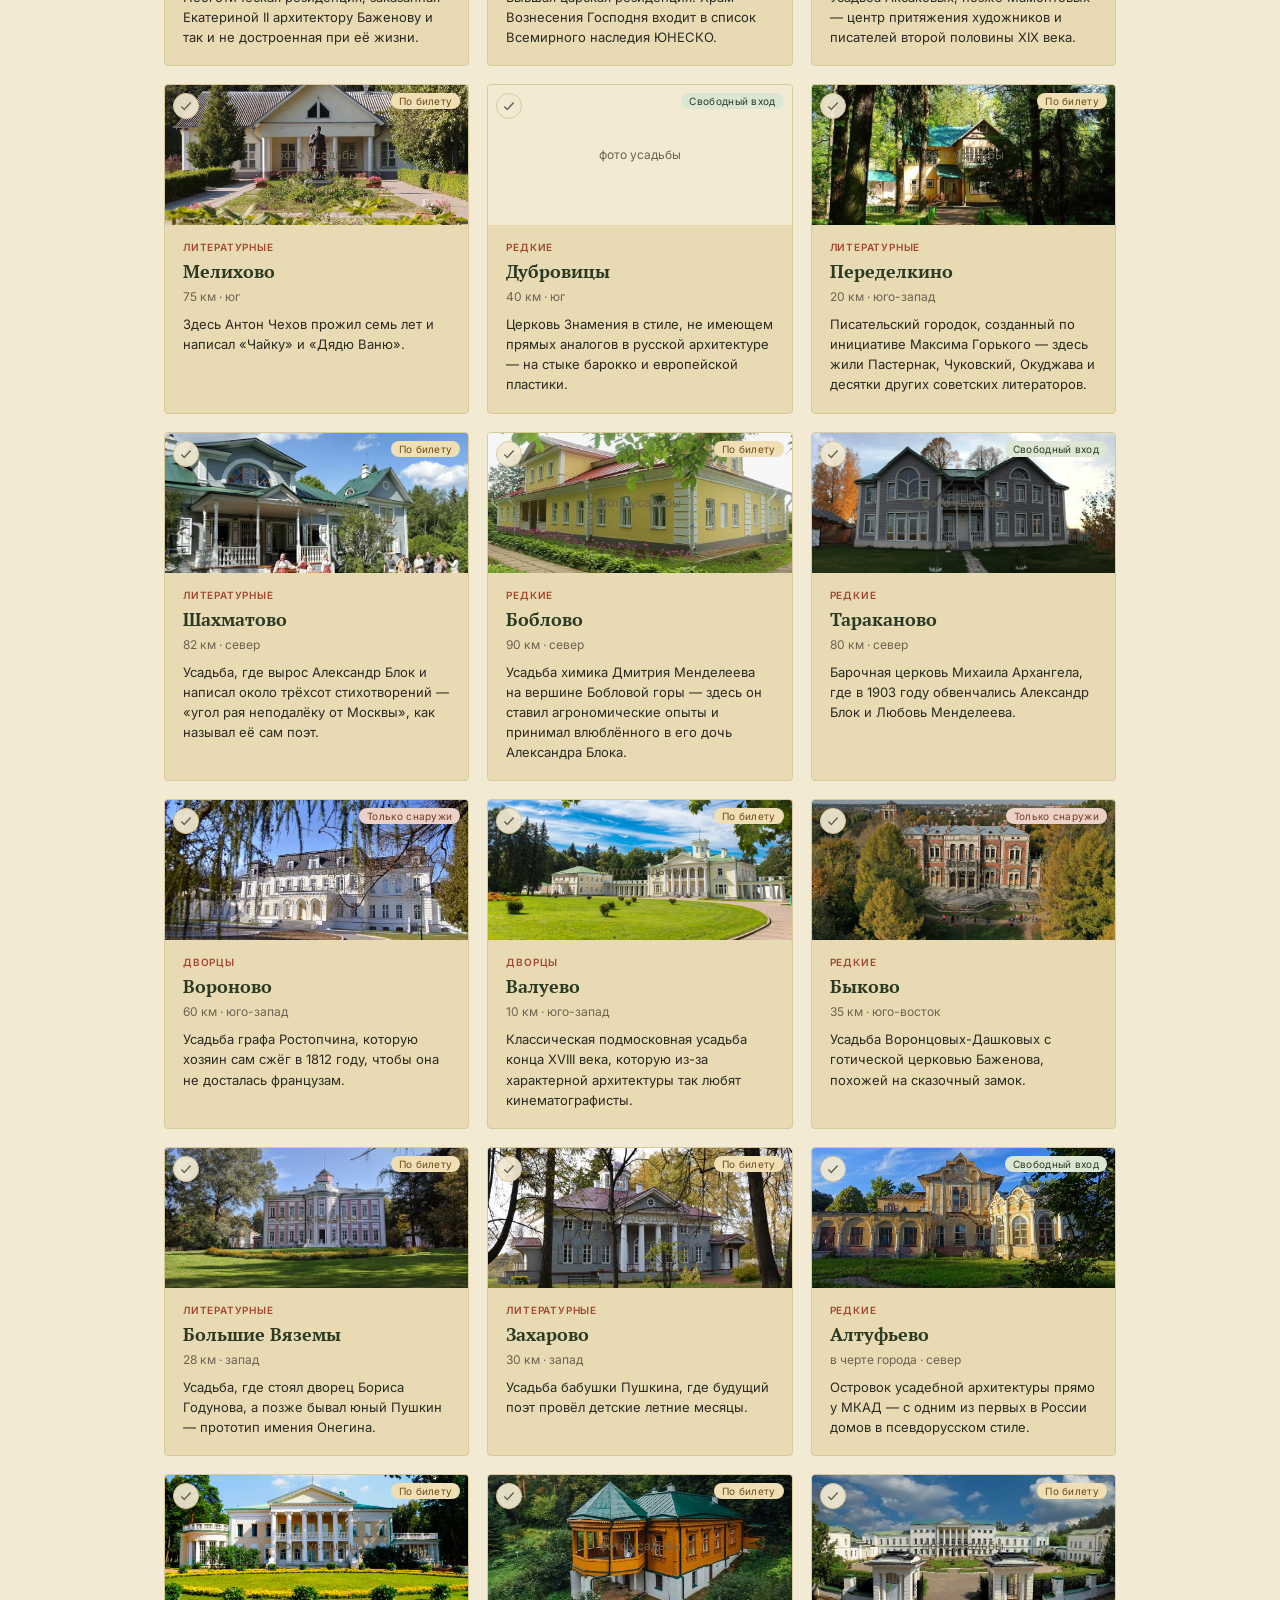
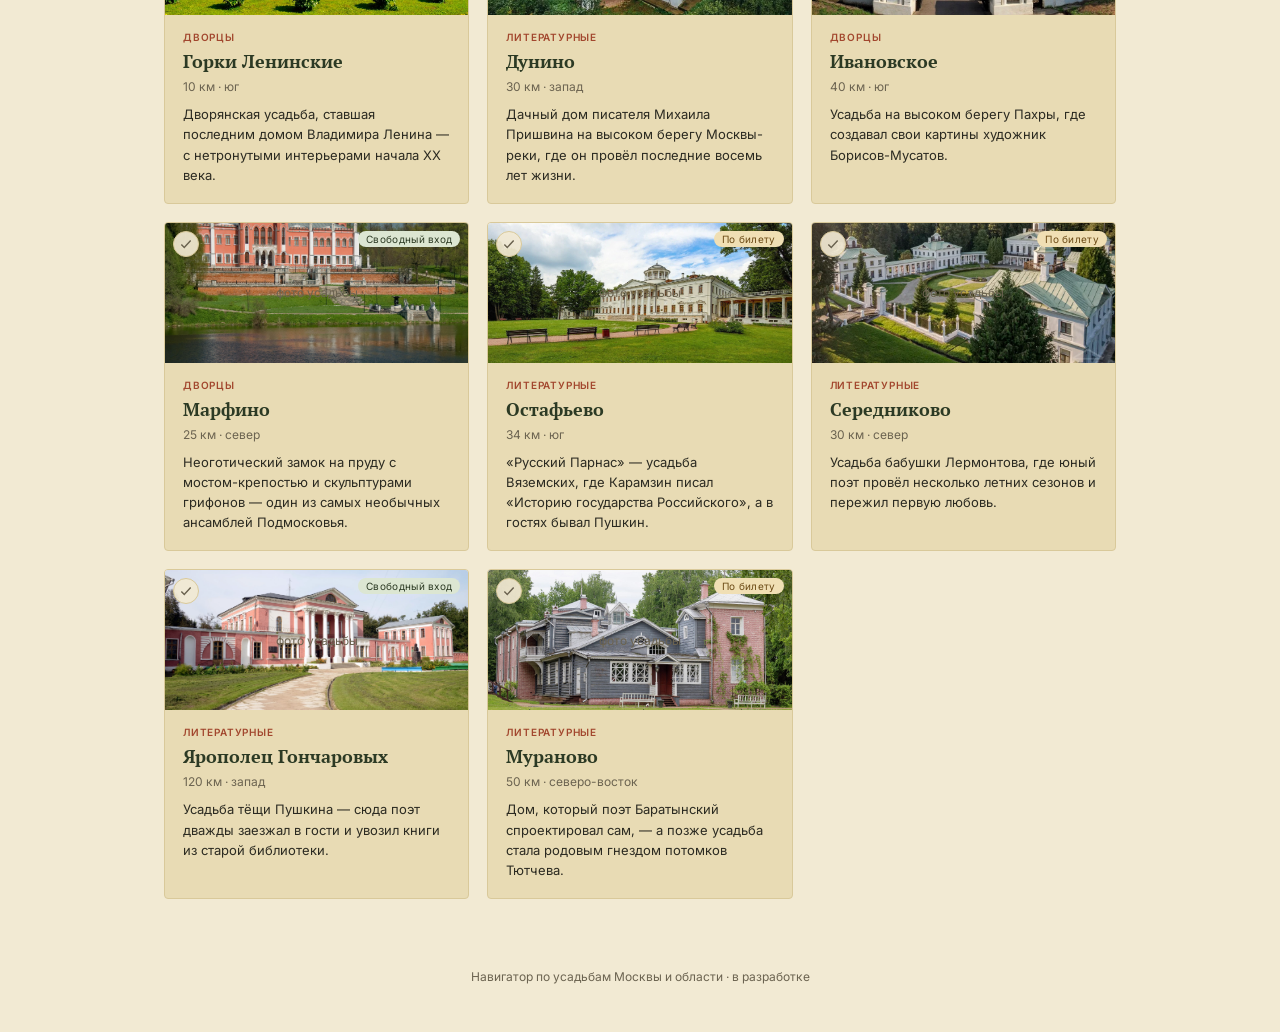
==== commit 28cb2193: "Add files via upload" ====
--- a/index.html
+++ b/index.html
@@ -169,6 +169,8 @@
     <a href="kuda-poehat.html" style="font-size:13px; color:var(--brick); text-decoration:none; border-bottom:1px dotted var(--brick);">Куда поехать? →</a>
     <span style="color:var(--line); margin:0 8px;">·</span>
     <a href="marshruty.html" style="font-size:13px; color:var(--brick); text-decoration:none; border-bottom:1px dotted var(--brick);">Маршруты одного дня →</a>
+    <span style="color:var(--line); margin:0 8px;">·</span>
+    <a href="sravnenie.html" style="font-size:13px; color:var(--brick); text-decoration:none; border-bottom:1px dotted var(--brick);">Сравнить усадьбы →</a>
     <span style="color:var(--line); margin:0 8px;">·</span>
     <a href="#" id="surpriseLink" style="font-size:13px; color:var(--brick); text-decoration:none; border-bottom:1px dotted var(--brick);">Удиви меня →</a>
   </p>
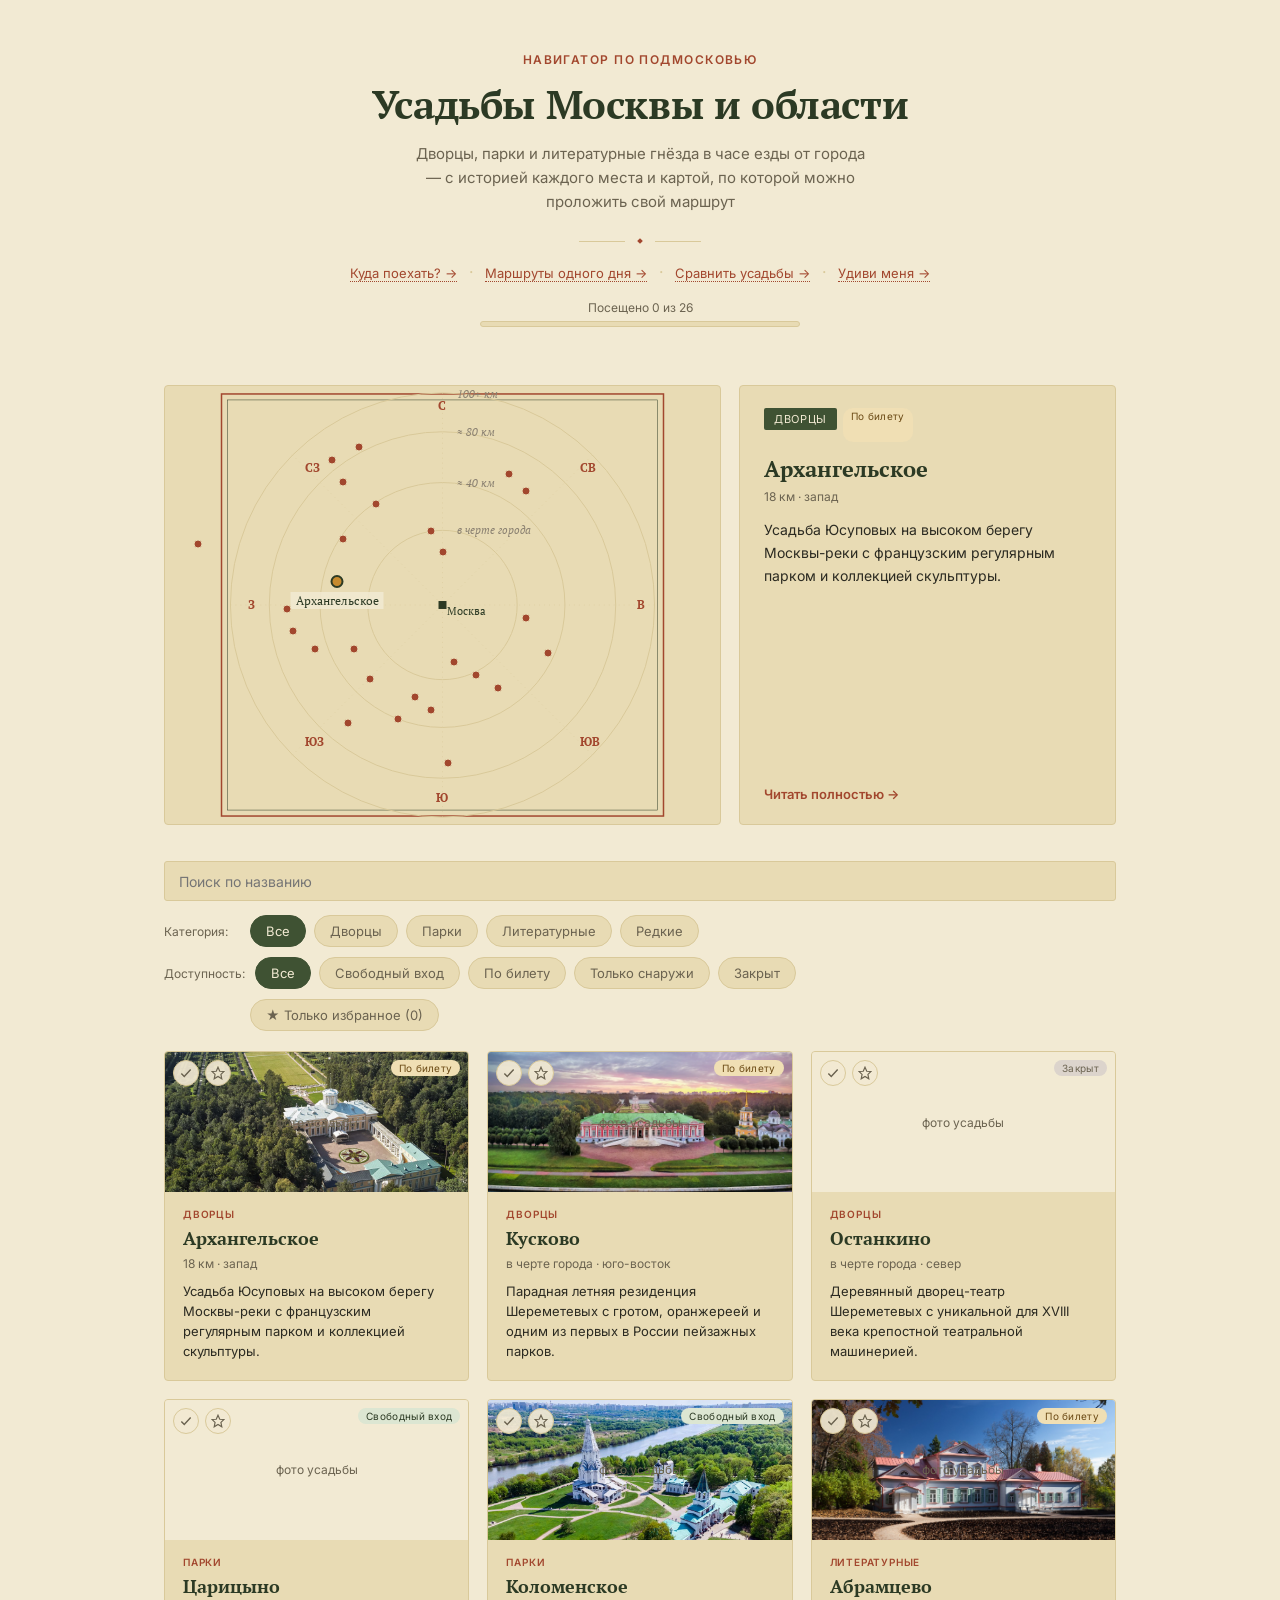
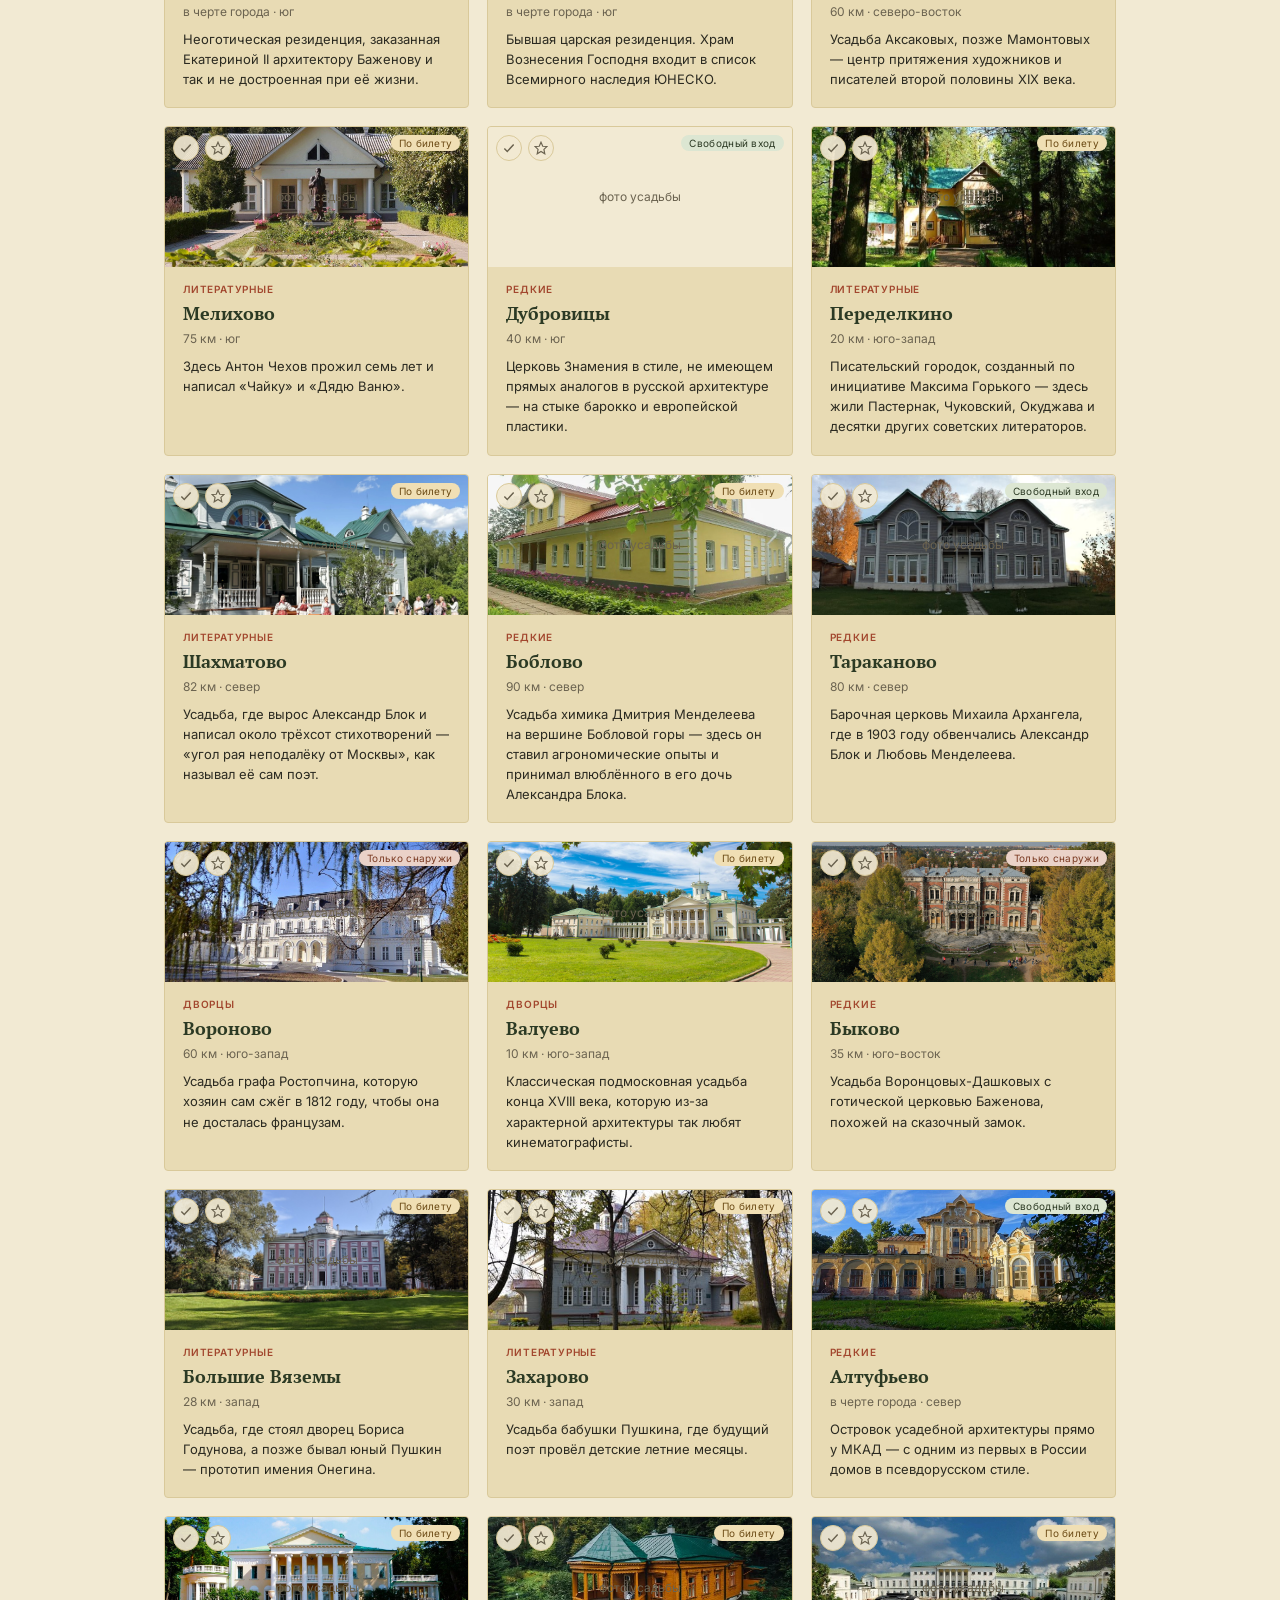
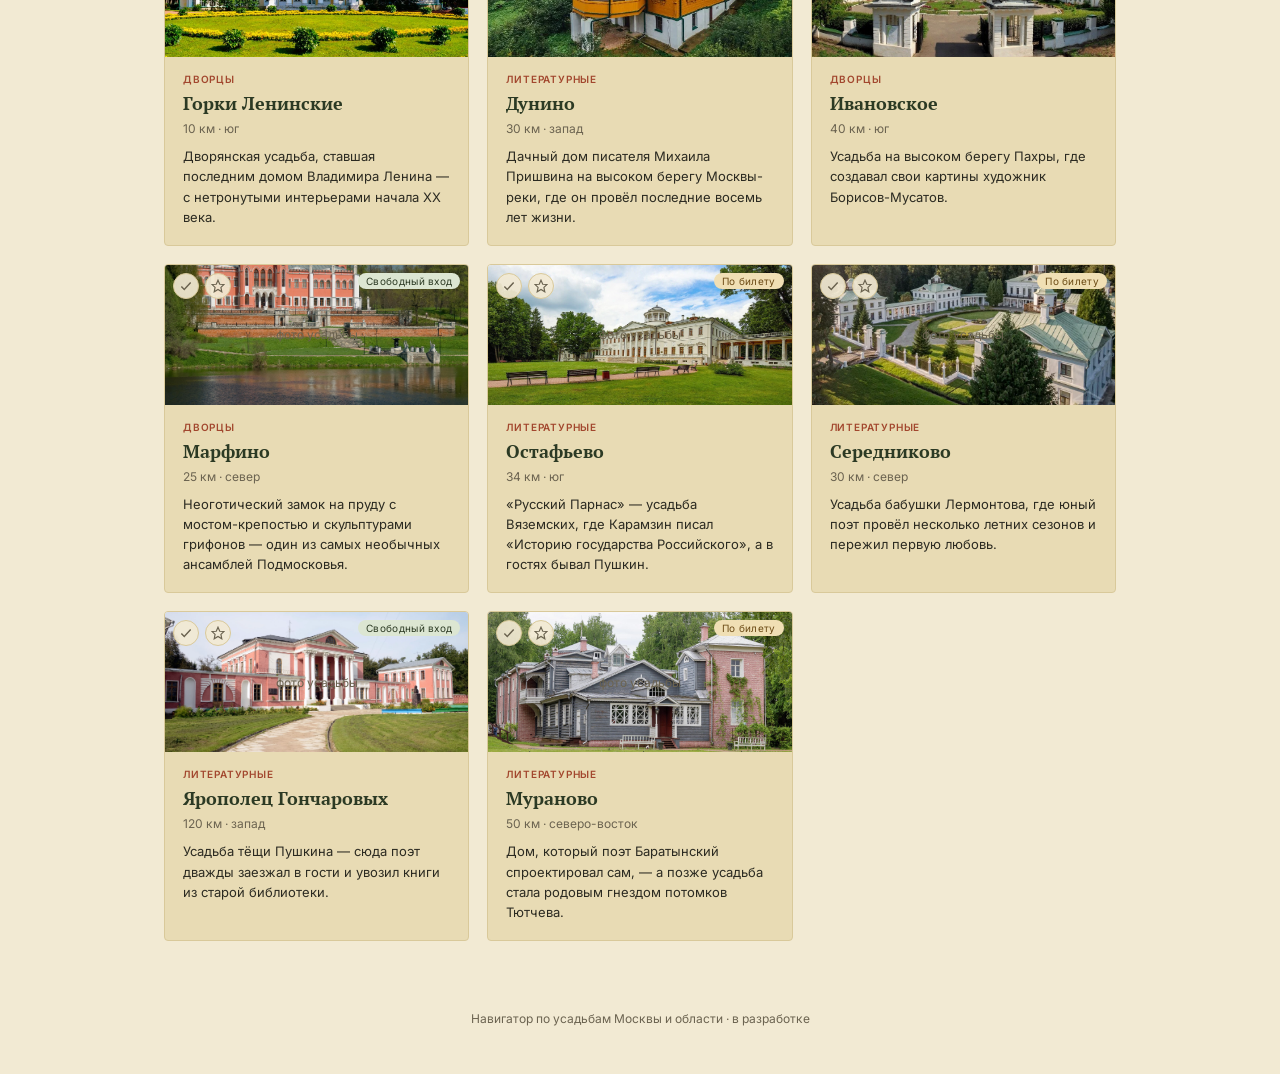
==== commit da57ce05: "Add files via upload" ====
--- a/index.html
+++ b/index.html
@@ -236,6 +236,10 @@
   <span class="filter-label">Доступность:</span>
   <div class="chips" id="chipsAccess"></div>
 </section>
+<section class="filter-row">
+  <span class="filter-label"></span>
+  <button class="chip" id="favOnlyBtn" aria-pressed="false">★ Только избранное</button>
+</section>
 
 <main class="grid" id="grid"></main>
 
@@ -254,6 +258,7 @@
   function matches(e) {
     return (filter === "Все" || e.cat === filter)
       && (accessFilter === "Все" || e.access === accessFilter)
+      && (!favOnly || favorites.has(e.slug))
       && e.name.toLowerCase().includes(query.toLowerCase());
   }
 
@@ -301,7 +306,26 @@
   }
 
   let visited = new Set(JSON.parse(localStorage.getItem("visitedEstates") || "[]"));
+  let favorites = new Set(JSON.parse(localStorage.getItem("favoriteEstates") || "[]"));
+  let favOnly = false;
   const checkIcon = `<svg viewBox="0 0 24 24"><polyline points="4 13 9 18 20 6"/></svg>`;
+  const starIcon = `<svg viewBox="0 0 24 24"><polygon points="12 2 15 9 22 9.5 17 14.5 18.5 22 12 18 5.5 22 7 14.5 2 9.5 9 9"/></svg>`;
+
+  function toggleFavorite(slug, ev) {
+    ev.preventDefault();
+    ev.stopPropagation();
+    if (favorites.has(slug)) favorites.delete(slug); else favorites.add(slug);
+    localStorage.setItem("favoriteEstates", JSON.stringify([...favorites]));
+    renderGrid();
+    updateFavOnlyBtn();
+  }
+
+  function updateFavOnlyBtn() {
+    const btn = document.getElementById("favOnlyBtn");
+    btn.textContent = `★ Только избранное (${favorites.size})`;
+    btn.classList.toggle("active", favOnly);
+    btn.setAttribute("aria-pressed", favOnly);
+  }
 
   function toggleVisited(slug, ev) {
     ev.preventDefault();
@@ -330,6 +354,7 @@
           <img src="images/${e.slug}.jpg" alt="${e.name}" loading="lazy" onerror="this.style.display='none'">
           <span class="ph-text">фото усадьбы</span>
           <button class="visit-toggle ${visited.has(e.slug) ? "visited" : ""}" aria-label="${visited.has(e.slug) ? "Отметить как не посещённое" : "Отметить как посещённое"}" onclick="toggleVisited('${e.slug}', event)">${checkIcon}</button>
+          <button class="fav-toggle ${favorites.has(e.slug) ? "faved" : ""}" aria-label="${favorites.has(e.slug) ? "Убрать из избранного" : "Добавить в избранное"}" onclick="toggleFavorite('${e.slug}', event)">${starIcon}</button>
           <span class="access-tag ${e.access}" style="position:absolute; top:8px; right:8px;">${accessNames[e.access] || e.access}</span>
         </div>
         <div class="body">
@@ -348,10 +373,16 @@
     renderPanel();
     renderGrid();
     renderProgress();
+    updateFavOnlyBtn();
   }
 
   document.getElementById("search").addEventListener("input", e => {
     query = e.target.value;
+    renderAll();
+  });
+
+  document.getElementById("favOnlyBtn").addEventListener("click", () => {
+    favOnly = !favOnly;
     renderAll();
   });
 
--- a/style.css
+++ b/style.css
@@ -156,6 +156,44 @@
 .visit-toggle.visited { background: var(--moss); border-color: var(--moss); }
 .visit-toggle.visited svg { stroke: var(--paper); }
 
+.fav-toggle {
+  position: absolute;
+  top: 8px;
+  left: 40px;
+  width: 26px;
+  height: 26px;
+  border-radius: 50%;
+  background: rgba(242,234,211,0.92);
+  border: 1.5px solid var(--line);
+  display: flex;
+  align-items: center;
+  justify-content: center;
+  cursor: pointer;
+  padding: 0;
+  z-index: 2;
+}
+.fav-toggle svg { width: 14px; height: 14px; stroke: var(--ink-soft); fill: none; stroke-width: 2; }
+.fav-toggle.faved { background: var(--brick); border-color: var(--brick); }
+.fav-toggle.faved svg { stroke: var(--paper); fill: var(--paper); }
+
+.fav-btn {
+  display: inline-flex;
+  align-items: center;
+  gap: 7px;
+  font-size: 13px;
+  font-weight: 600;
+  border: 1px solid var(--line);
+  background: var(--paper);
+  color: var(--ink-soft);
+  padding: 8px 16px;
+  border-radius: 20px;
+  cursor: pointer;
+  font-family: 'Inter', sans-serif;
+}
+.fav-btn svg { width: 14px; height: 14px; stroke: var(--ink-soft); fill: none; stroke-width: 2; }
+.fav-btn.faved { background: var(--brick); border-color: var(--brick); color: var(--paper); }
+.fav-btn.faved svg { stroke: var(--paper); fill: var(--paper); }
+
 .progress-wrap { max-width: 320px; margin: 18px auto 0; }
 .progress-wrap p { font-size: 12px; color: var(--ink-soft); margin: 0 0 6px; text-align: center; }
 .progress-bar {
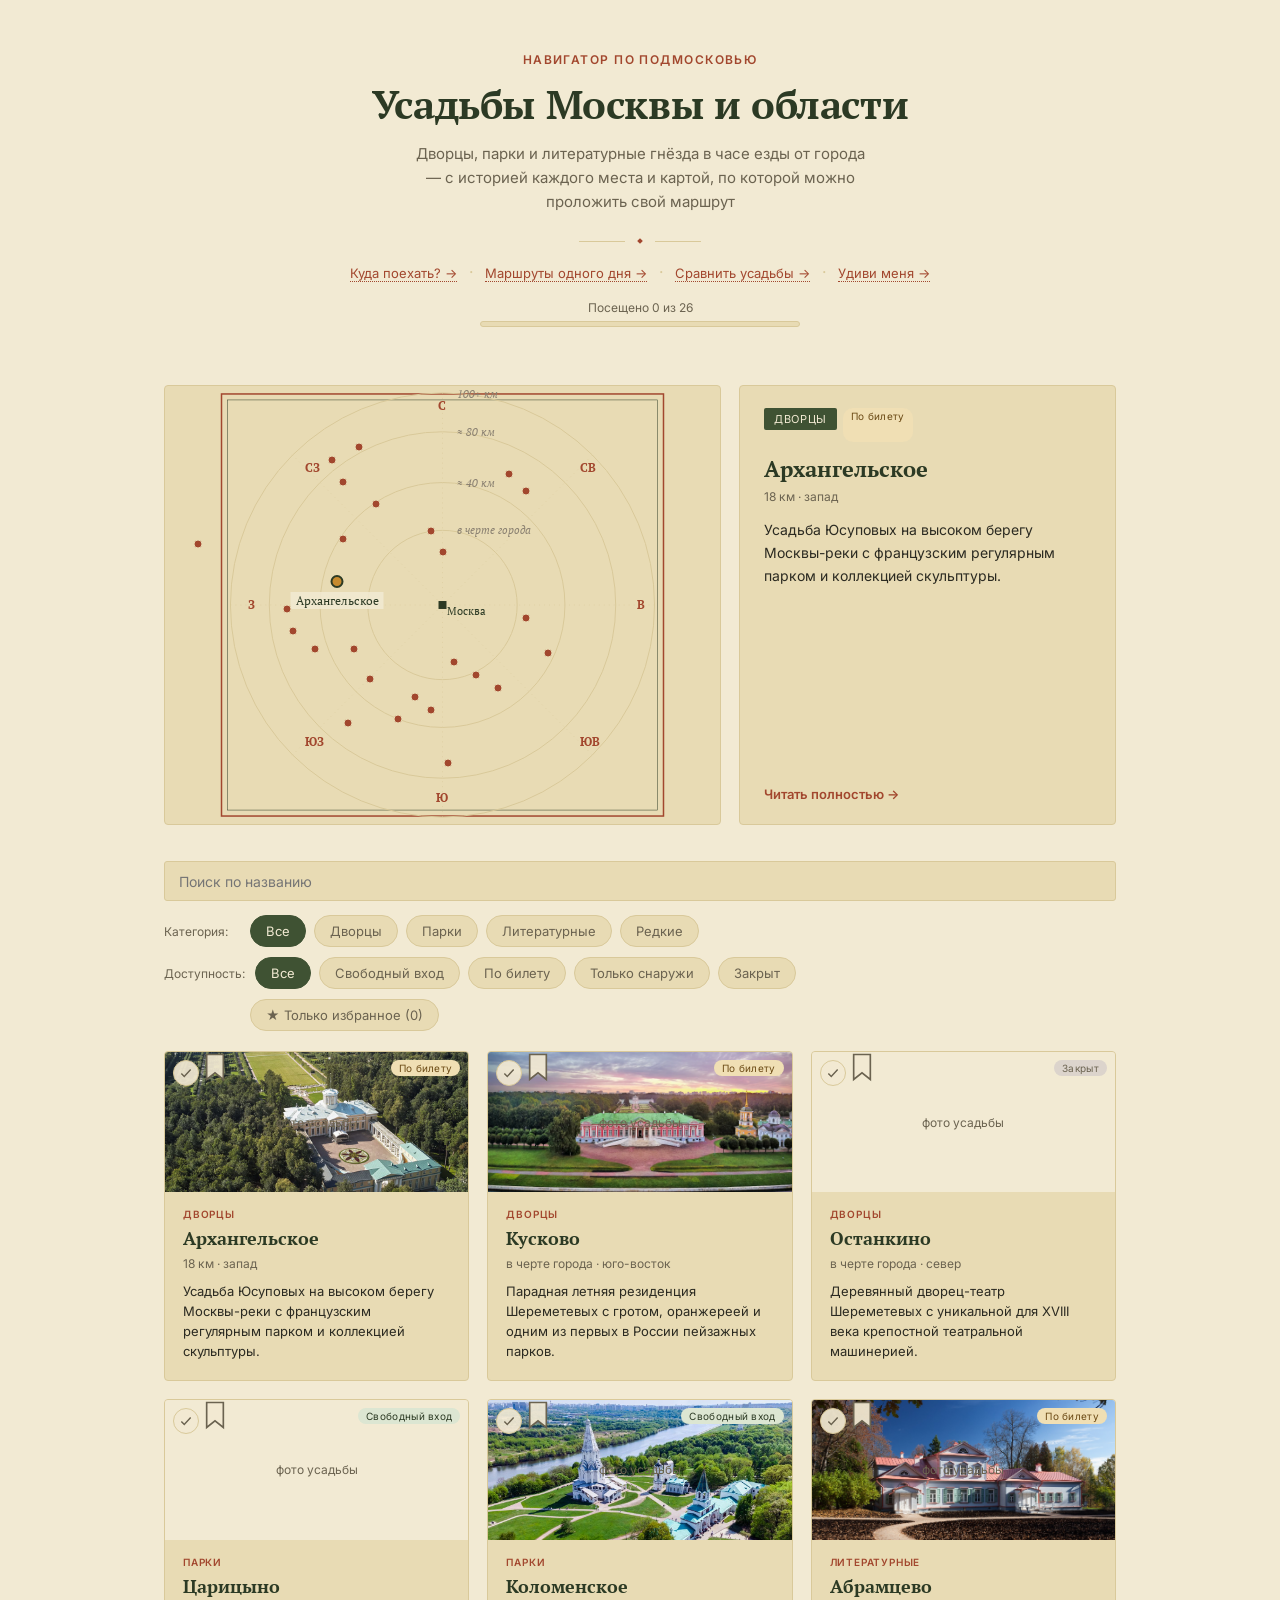
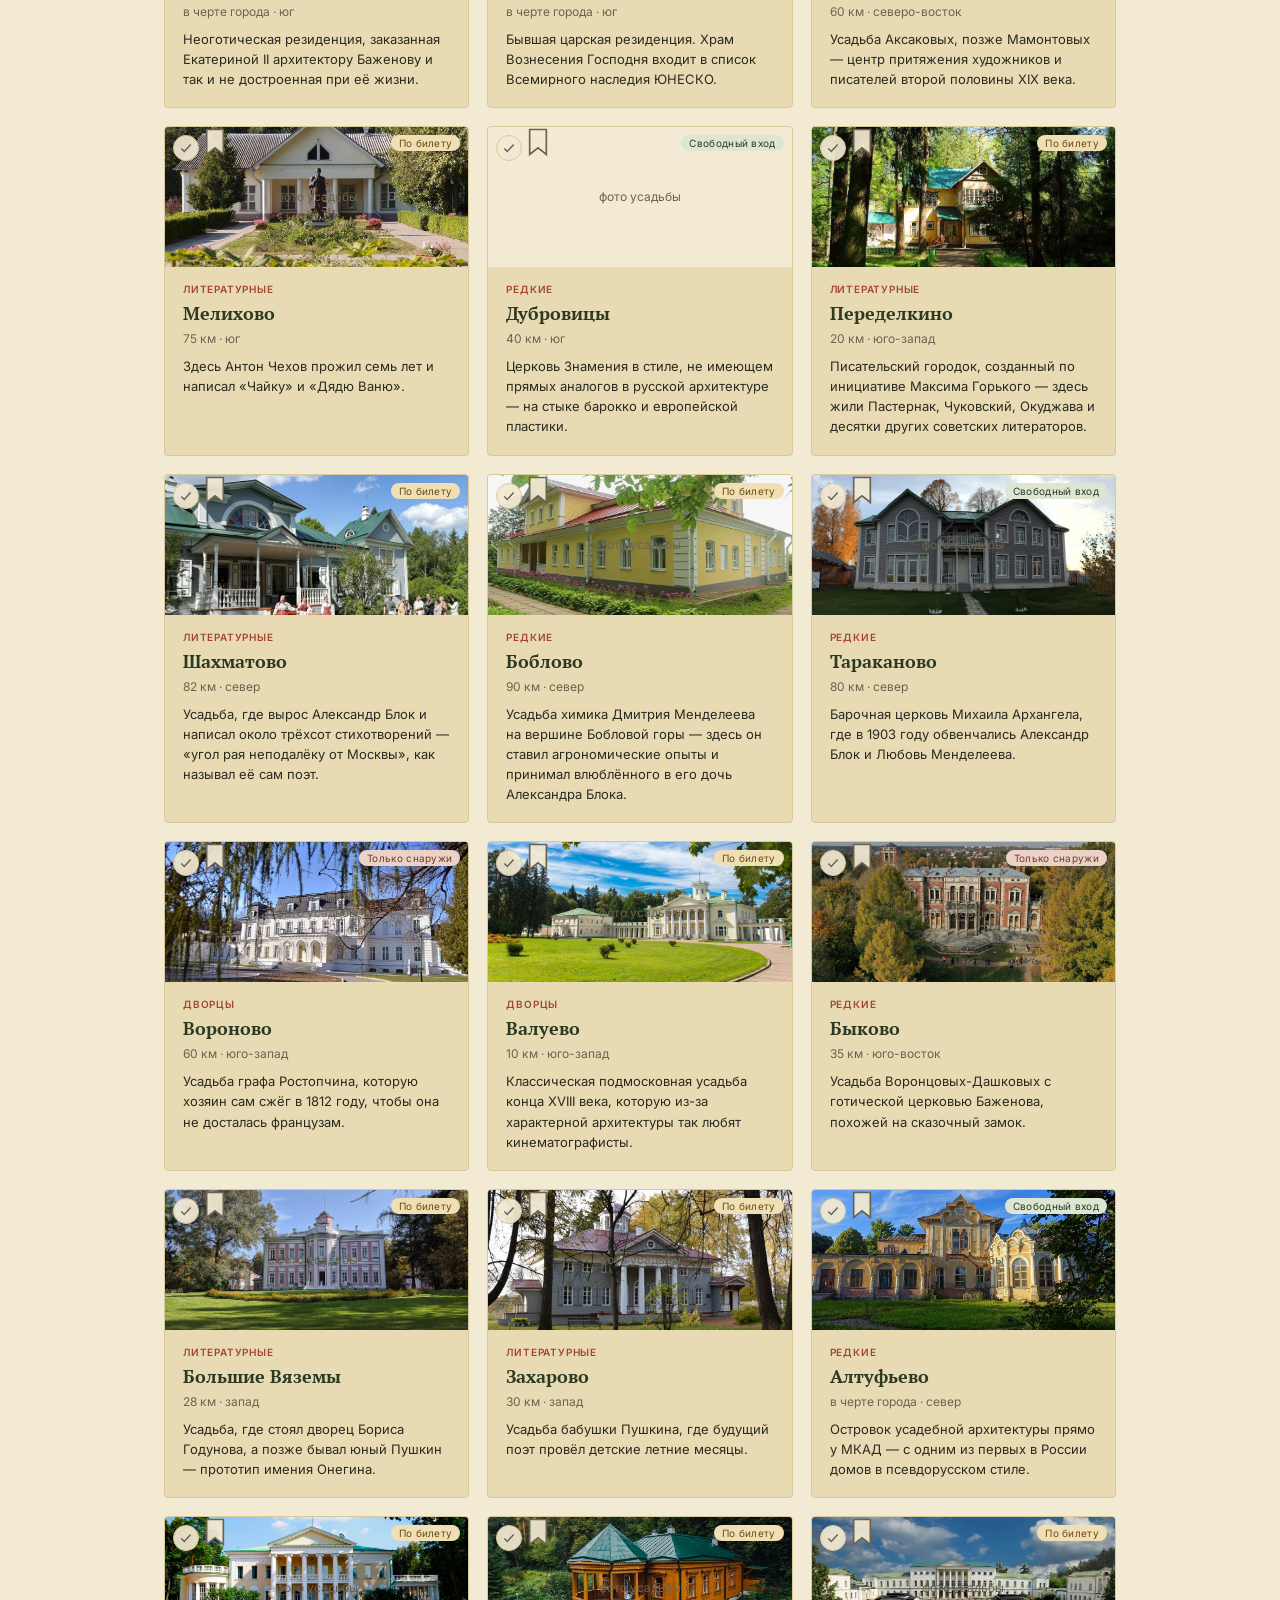
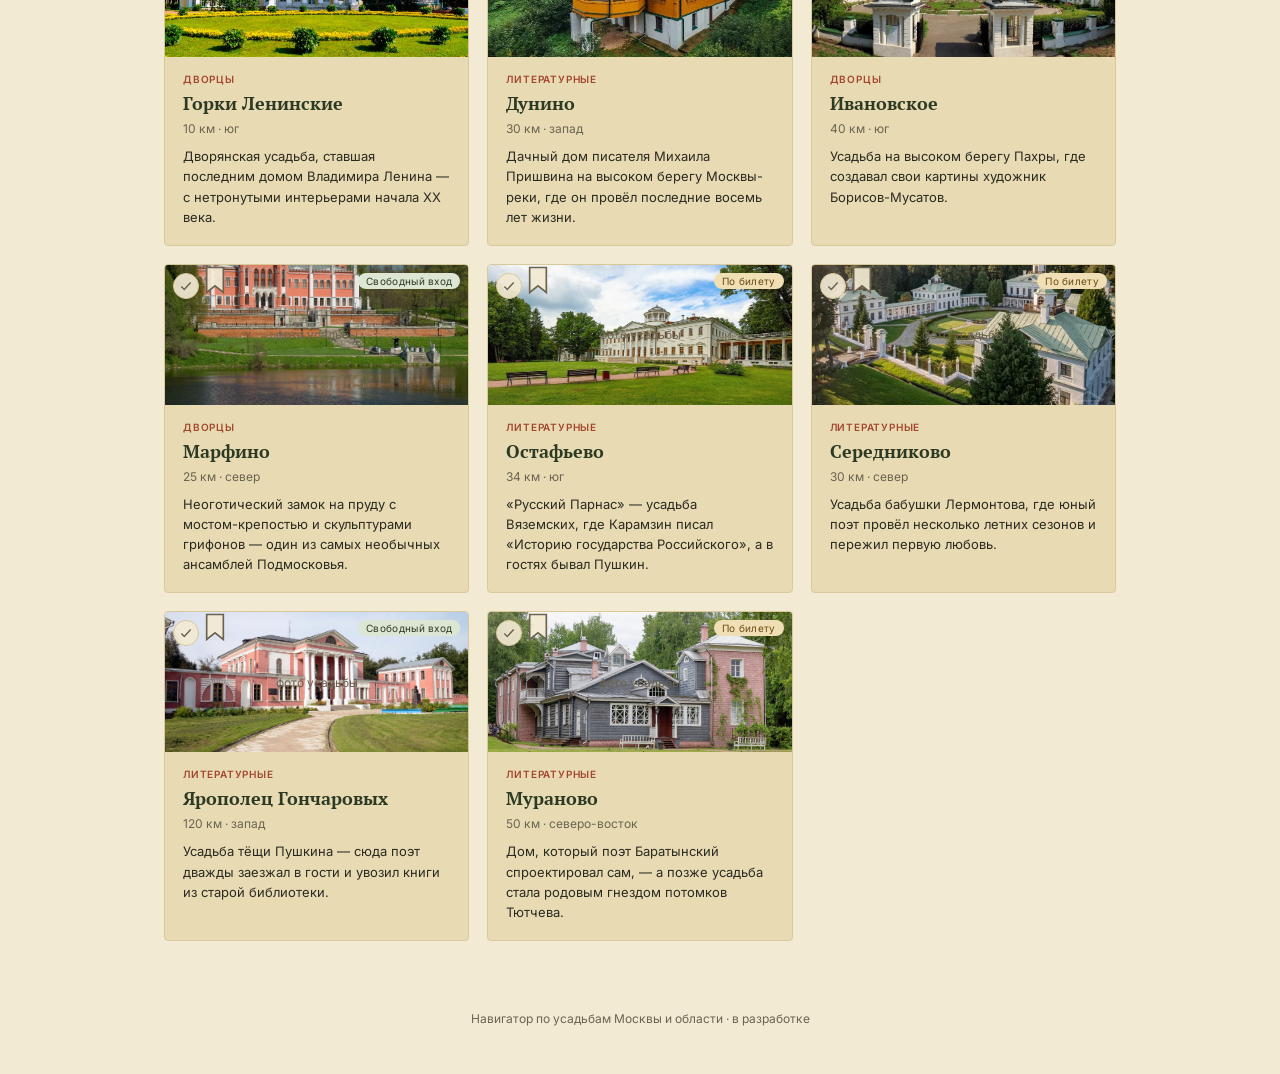
==== commit 703c702f: "Add files via upload" ====
--- a/index.html
+++ b/index.html
@@ -309,7 +309,7 @@
   let favorites = new Set(JSON.parse(localStorage.getItem("favoriteEstates") || "[]"));
   let favOnly = false;
   const checkIcon = `<svg viewBox="0 0 24 24"><polyline points="4 13 9 18 20 6"/></svg>`;
-  const starIcon = `<svg viewBox="0 0 24 24"><polygon points="12 2 15 9 22 9.5 17 14.5 18.5 22 12 18 5.5 22 7 14.5 2 9.5 9 9"/></svg>`;
+  const starIcon = `<svg viewBox="0 0 24 34"><path class="ribbon" d="M2,2 L22,2 L22,32 L12,24 L2,32 Z"/></svg>`;
 
   function toggleFavorite(slug, ev) {
     ev.preventDefault();
--- a/style.css
+++ b/style.css
@@ -158,41 +158,39 @@
 
 .fav-toggle {
   position: absolute;
-  top: 8px;
+  top: 0;
   left: 40px;
-  width: 26px;
-  height: 26px;
-  border-radius: 50%;
-  background: rgba(242,234,211,0.92);
-  border: 1.5px solid var(--line);
-  display: flex;
-  align-items: center;
-  justify-content: center;
+  width: 20px;
+  height: 30px;
+  background: none;
+  border: none;
   cursor: pointer;
   padding: 0;
   z-index: 2;
 }
-.fav-toggle svg { width: 14px; height: 14px; stroke: var(--ink-soft); fill: none; stroke-width: 2; }
-.fav-toggle.faved { background: var(--brick); border-color: var(--brick); }
-.fav-toggle.faved svg { stroke: var(--paper); fill: var(--paper); }
+.fav-toggle svg { width: 100%; height: 100%; }
+.fav-toggle .ribbon { fill: rgba(242,234,211,0.92); stroke: var(--ink-soft); stroke-width: 2; }
+.fav-toggle.faved .ribbon { fill: var(--brick); stroke: var(--brick); }
 
 .fav-btn {
   display: inline-flex;
   align-items: center;
-  gap: 7px;
+  gap: 6px;
   font-size: 13px;
   font-weight: 600;
-  border: 1px solid var(--line);
-  background: var(--paper);
-  color: var(--ink-soft);
-  padding: 8px 16px;
-  border-radius: 20px;
-  cursor: pointer;
-  font-family: 'Inter', sans-serif;
-}
-.fav-btn svg { width: 14px; height: 14px; stroke: var(--ink-soft); fill: none; stroke-width: 2; }
-.fav-btn.faved { background: var(--brick); border-color: var(--brick); color: var(--paper); }
-.fav-btn.faved svg { stroke: var(--paper); fill: var(--paper); }
+  background: none;
+  border: none;
+  cursor: pointer;
+  color: var(--ink-soft);
+  padding: 4px 6px;
+  border-radius: 4px;
+  font-family: 'Inter', sans-serif;
+}
+.fav-btn:hover { background: var(--paper-deep); }
+.fav-btn svg { width: 15px; height: 22px; }
+.fav-btn .ribbon { fill: rgba(242,234,211,0.92); stroke: var(--ink-soft); stroke-width: 2; }
+.fav-btn.faved { color: var(--brick); }
+.fav-btn.faved .ribbon { fill: var(--brick); stroke: var(--brick); }
 
 .progress-wrap { max-width: 320px; margin: 18px auto 0; }
 .progress-wrap p { font-size: 12px; color: var(--ink-soft); margin: 0 0 6px; text-align: center; }
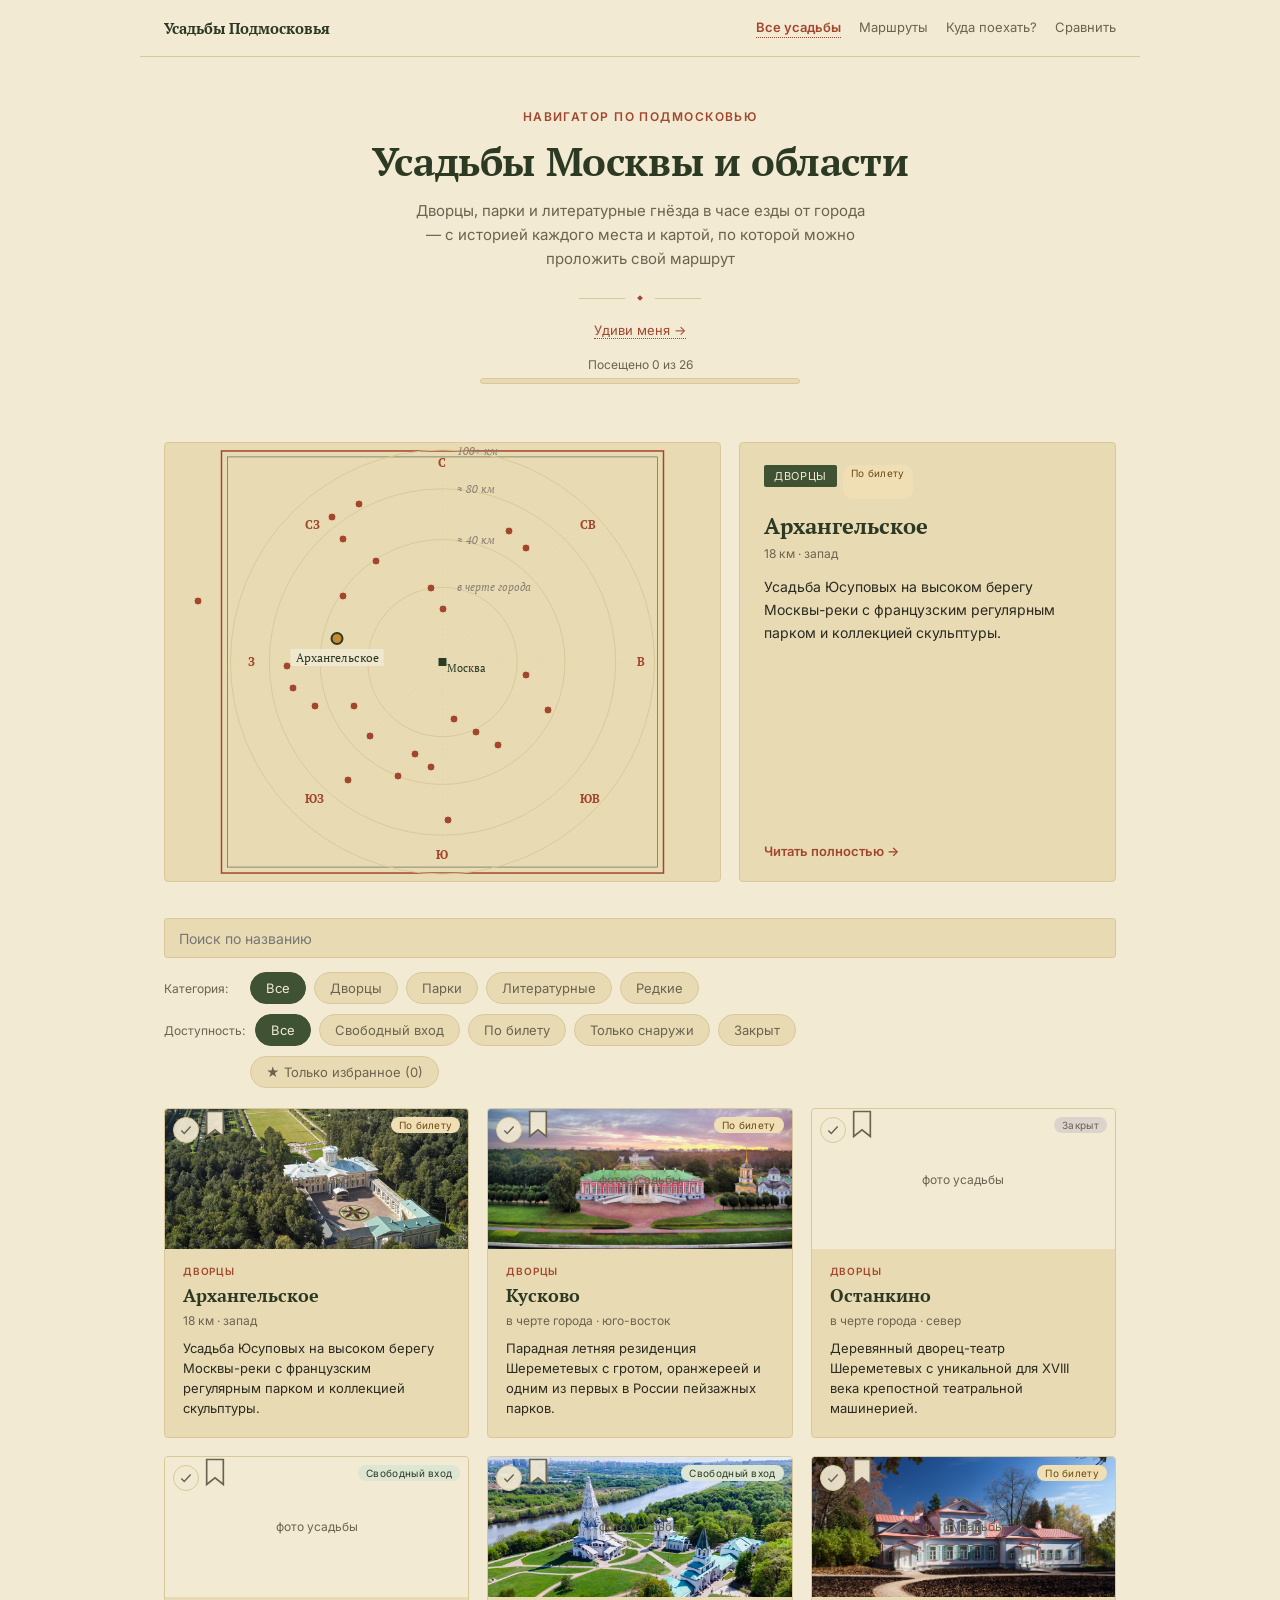
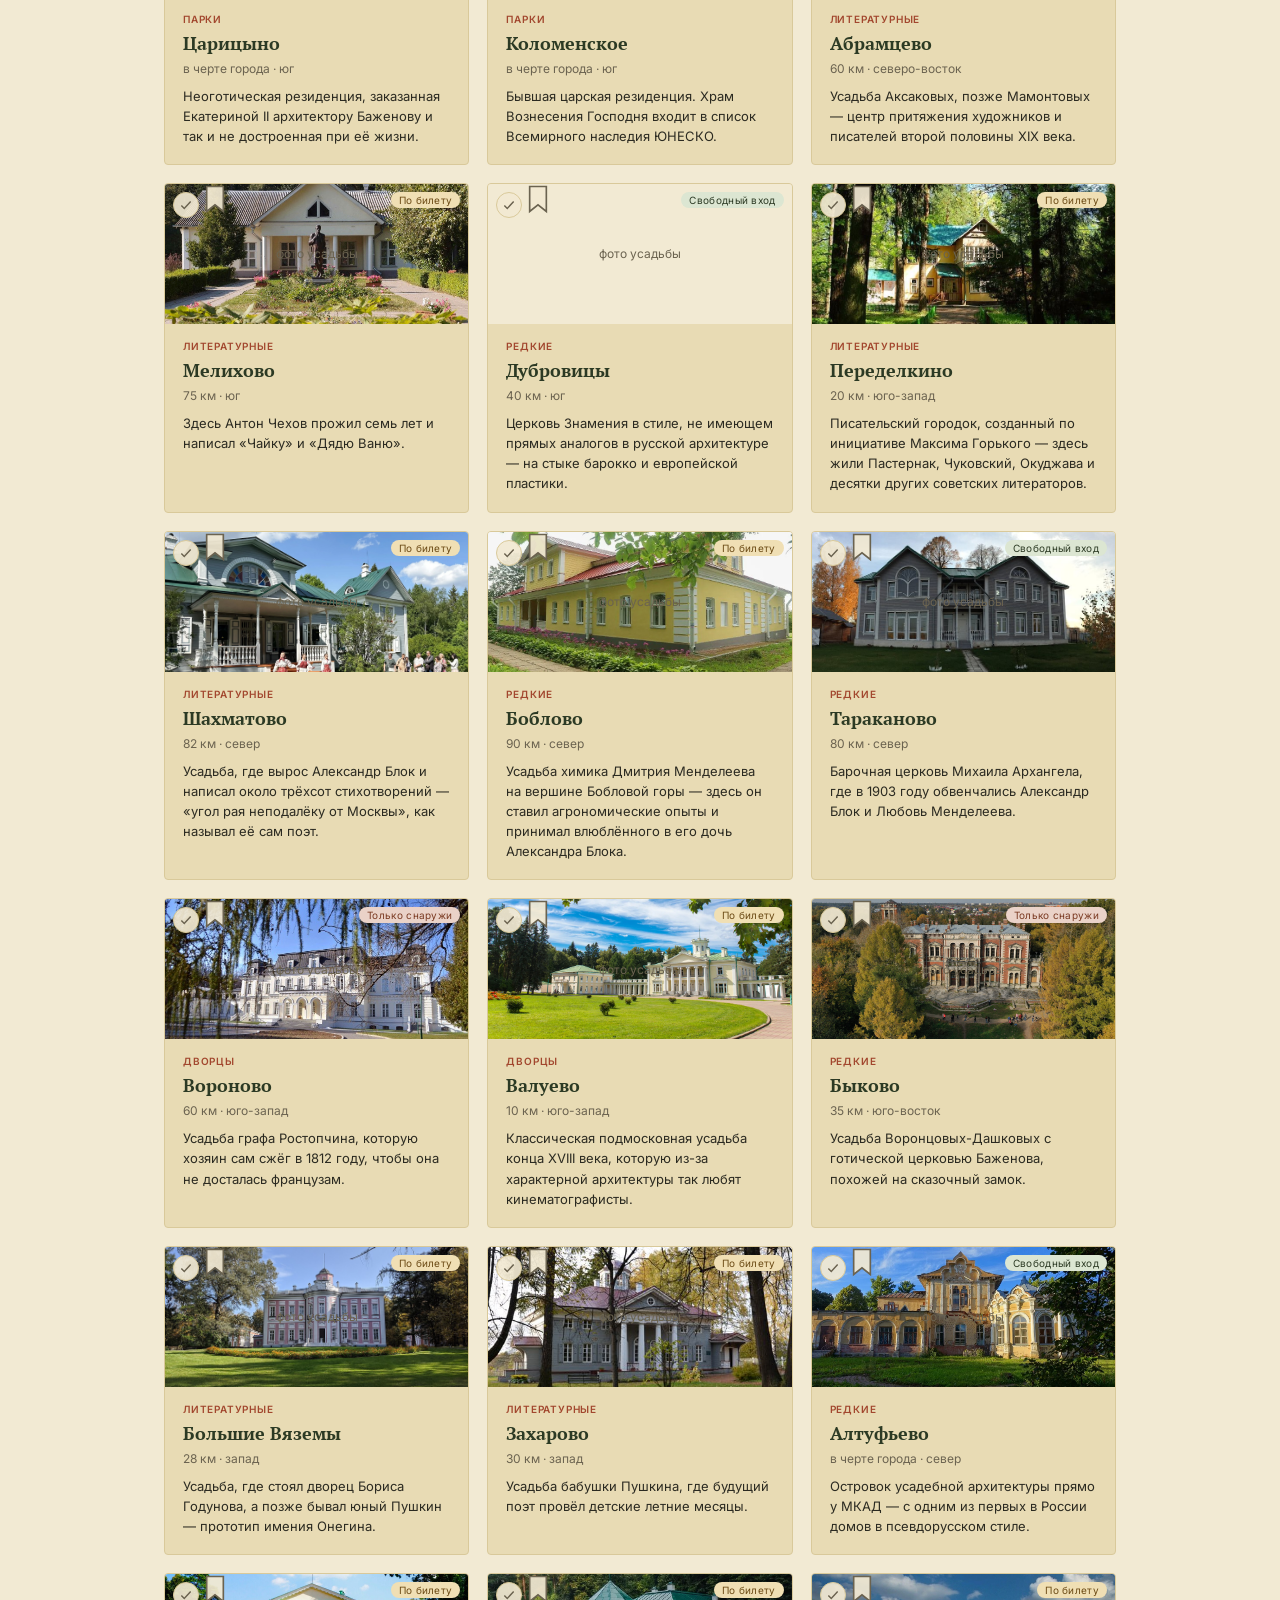
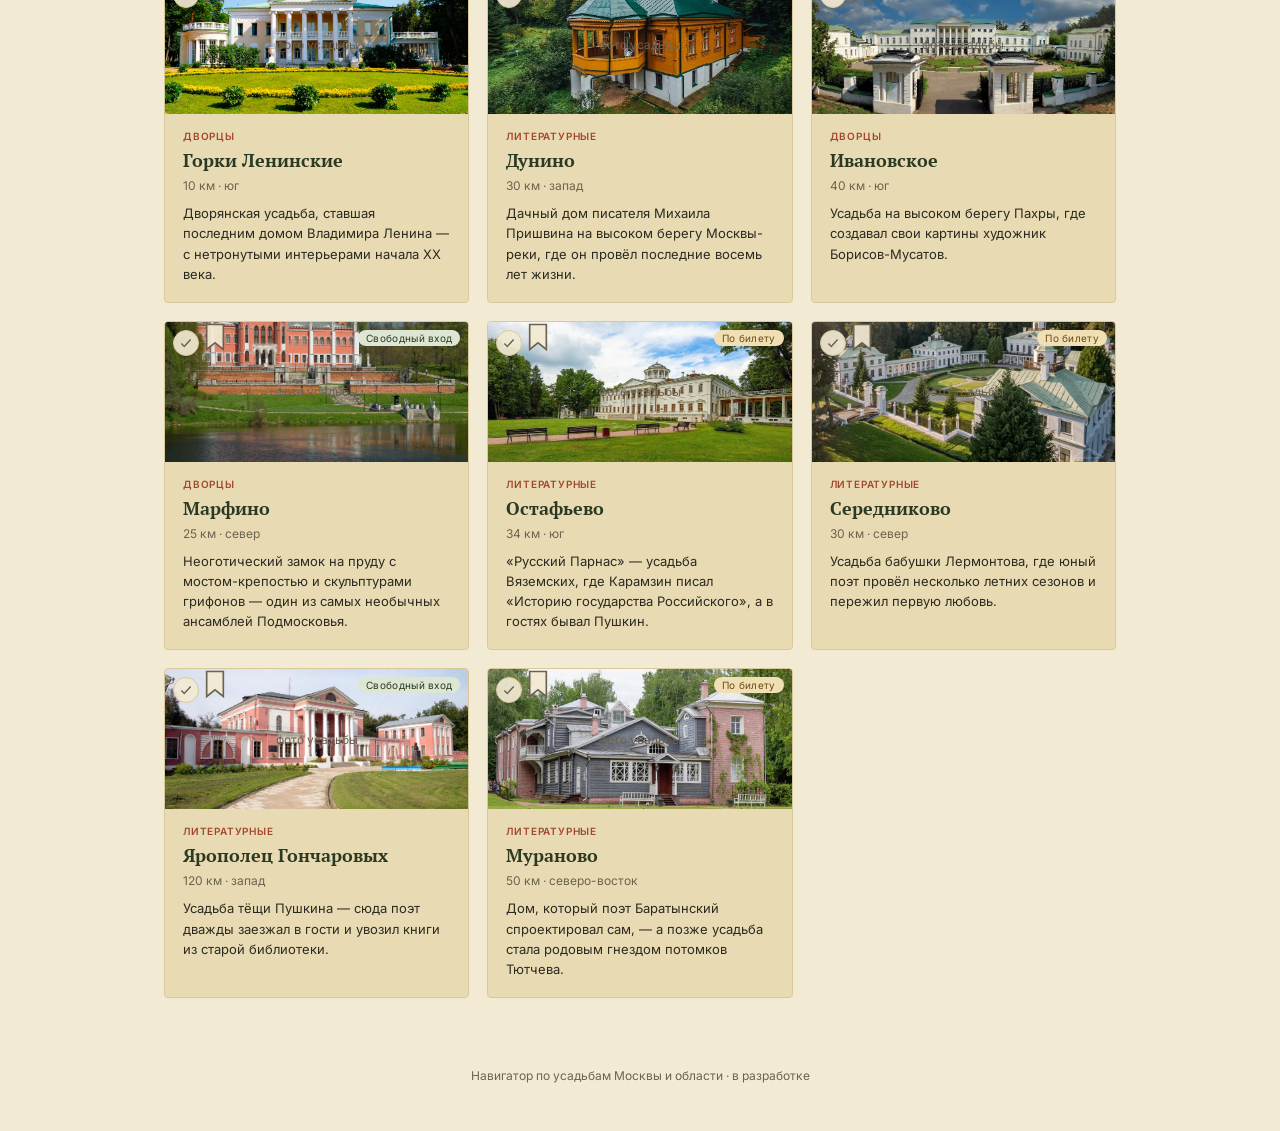
==== commit c13c5e44: "Add files via upload" ====
--- a/index.html
+++ b/index.html
@@ -156,6 +156,16 @@
 <body>
 <a href="#map-section" class="skip-link">Перейти к содержимому</a>
 
+<nav class="site-nav">
+  <a href="index.html" class="site-nav-home">Усадьбы Подмосковья</a>
+  <div class="site-nav-links">
+    <a href="index.html" class="active">Все усадьбы</a>
+    <a href="marshruty.html">Маршруты</a>
+    <a href="kuda-poehat.html">Куда поехать?</a>
+    <a href="sravnenie.html">Сравнить</a>
+  </div>
+</nav>
+
 <header class="hero">
   <p class="eyebrow">Навигатор по Подмосковью</p>
   <h1>Усадьбы Москвы и области</h1>
@@ -166,12 +176,6 @@
     <span></span>
   </div>
   <p style="margin:16px 0 0;">
-    <a href="kuda-poehat.html" style="font-size:13px; color:var(--brick); text-decoration:none; border-bottom:1px dotted var(--brick);">Куда поехать? →</a>
-    <span style="color:var(--line); margin:0 8px;">·</span>
-    <a href="marshruty.html" style="font-size:13px; color:var(--brick); text-decoration:none; border-bottom:1px dotted var(--brick);">Маршруты одного дня →</a>
-    <span style="color:var(--line); margin:0 8px;">·</span>
-    <a href="sravnenie.html" style="font-size:13px; color:var(--brick); text-decoration:none; border-bottom:1px dotted var(--brick);">Сравнить усадьбы →</a>
-    <span style="color:var(--line); margin:0 8px;">·</span>
     <a href="#" id="surpriseLink" style="font-size:13px; color:var(--brick); text-decoration:none; border-bottom:1px dotted var(--brick);">Удиви меня →</a>
   </p>
   <div class="progress-wrap" id="progressWrap"></div>
--- a/style.css
+++ b/style.css
@@ -221,6 +221,40 @@
 .visited-btn.visited { background: var(--moss); border-color: var(--moss); color: var(--paper); }
 .visited-btn.visited svg { stroke: var(--paper); }
 
+/* Site navigation */
+.site-nav {
+  max-width: 1000px;
+  margin: 0 auto;
+  padding: 18px 24px;
+  display: flex;
+  justify-content: space-between;
+  align-items: center;
+  flex-wrap: wrap;
+  gap: 10px 20px;
+  border-bottom: 1px solid var(--line);
+}
+.site-nav-home {
+  font-family: 'PT Serif', serif;
+  font-weight: 700;
+  font-size: 15px;
+  color: var(--moss-deep);
+  text-decoration: none;
+  white-space: nowrap;
+}
+.site-nav-links { display: flex; gap: 18px; flex-wrap: wrap; }
+.site-nav-links a {
+  font-size: 13px;
+  color: var(--ink-soft);
+  text-decoration: none;
+  padding-bottom: 2px;
+}
+.site-nav-links a:hover { color: var(--brick); }
+.site-nav-links a.active {
+  color: var(--brick);
+  font-weight: 600;
+  border-bottom: 1px dotted var(--brick);
+}
+
 footer {
   max-width: 1000px;
   margin: 0 auto;
